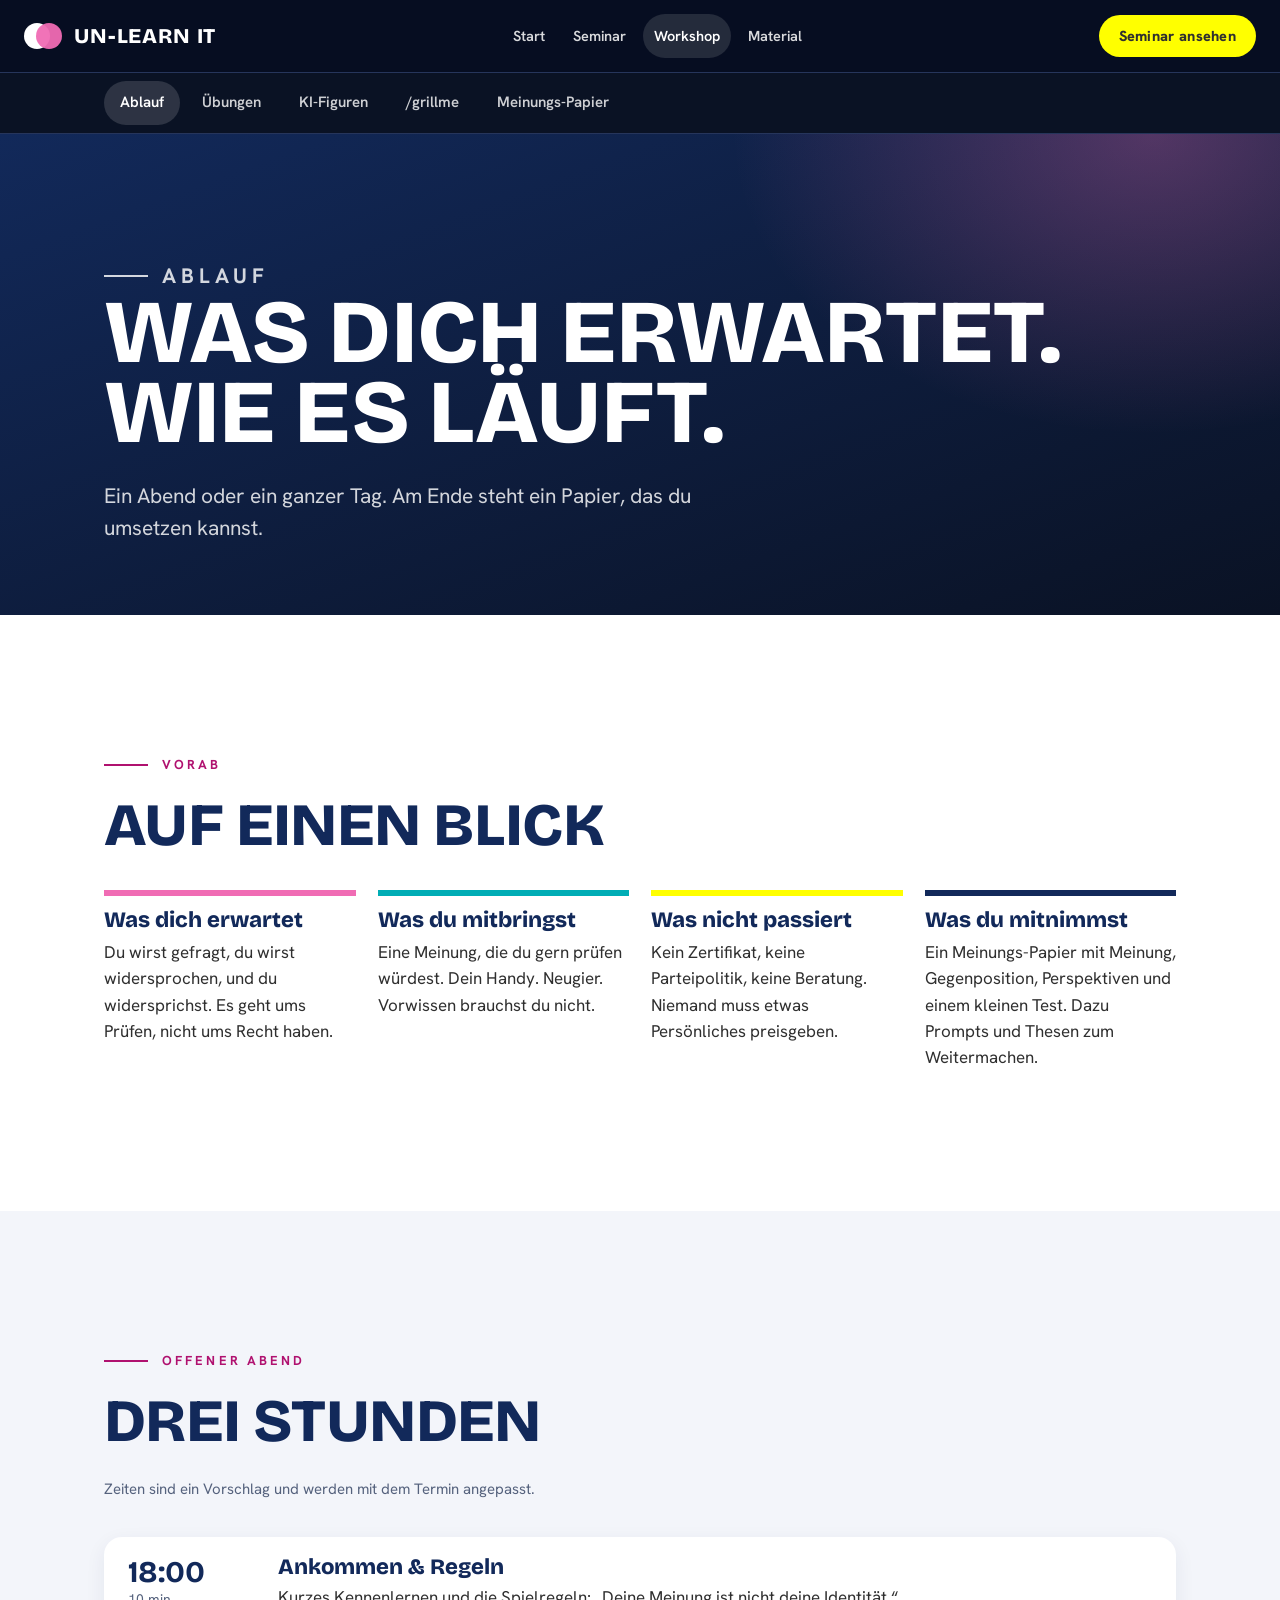
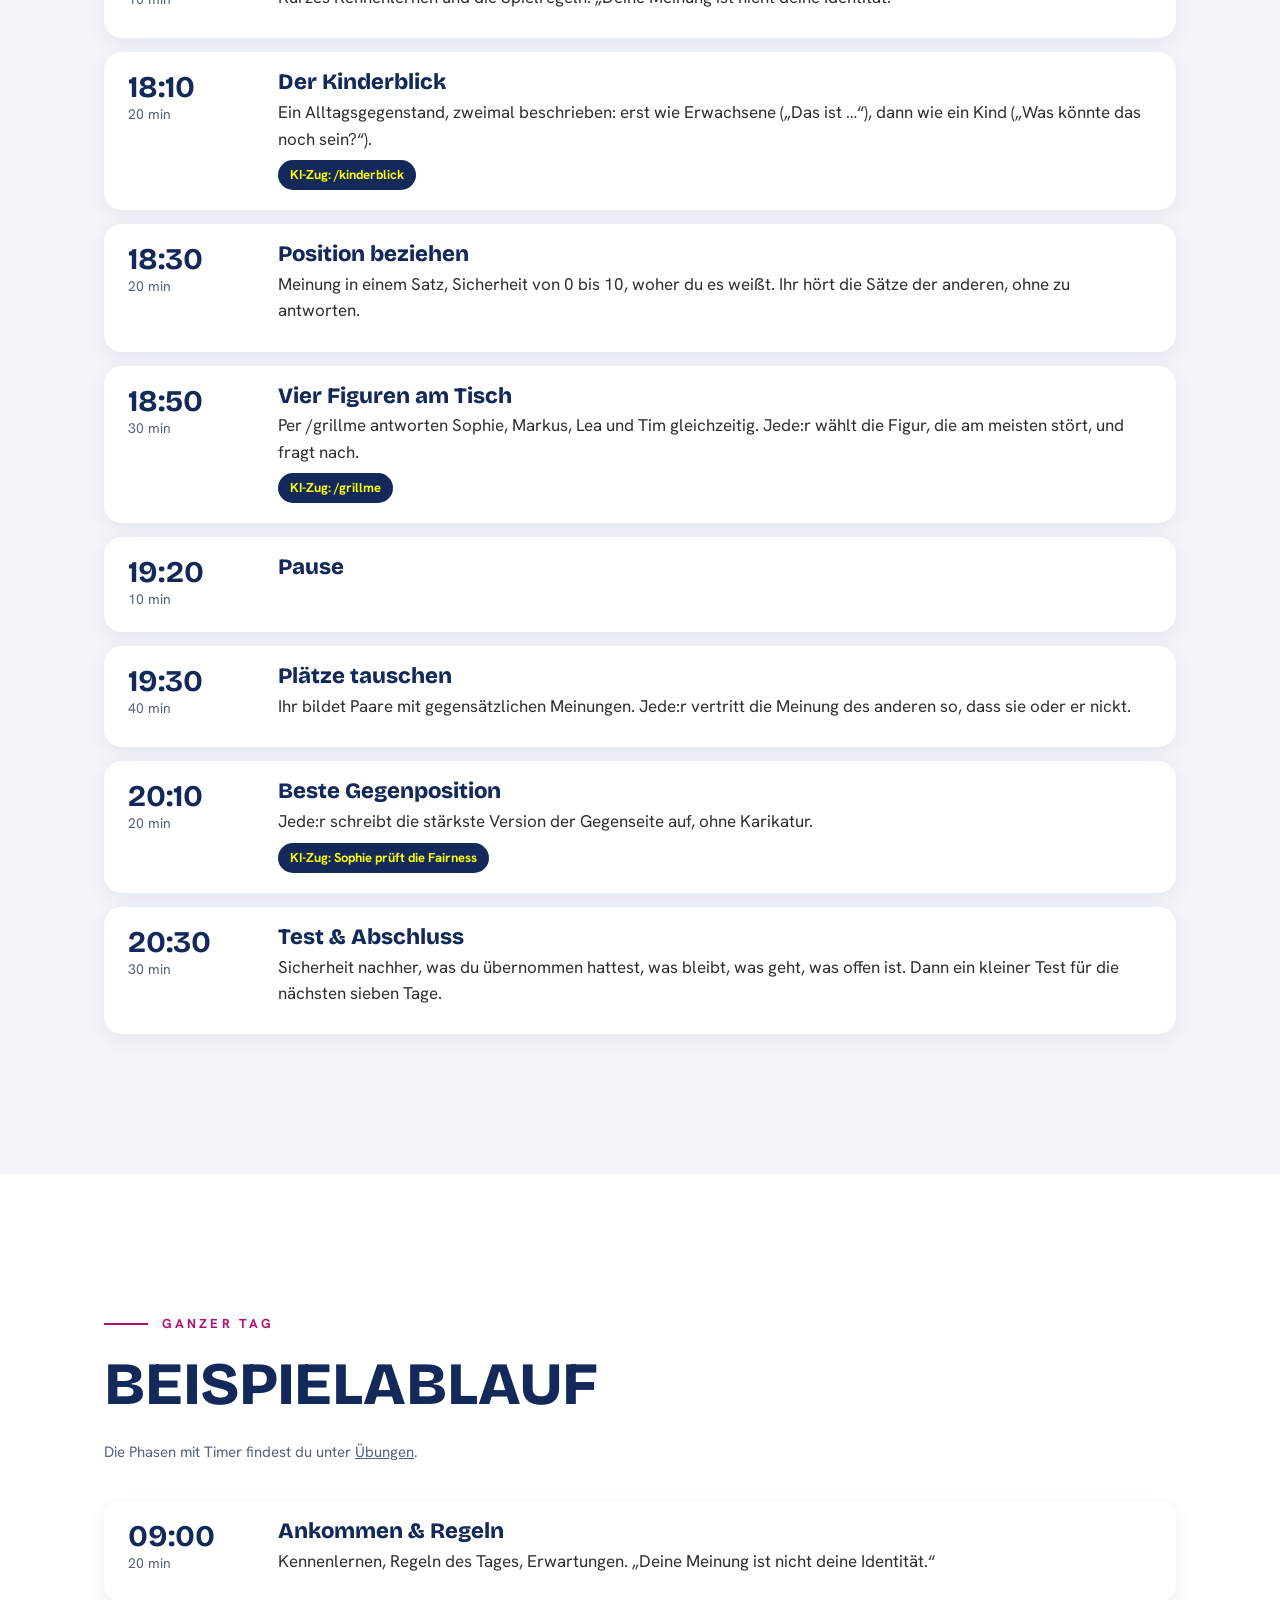
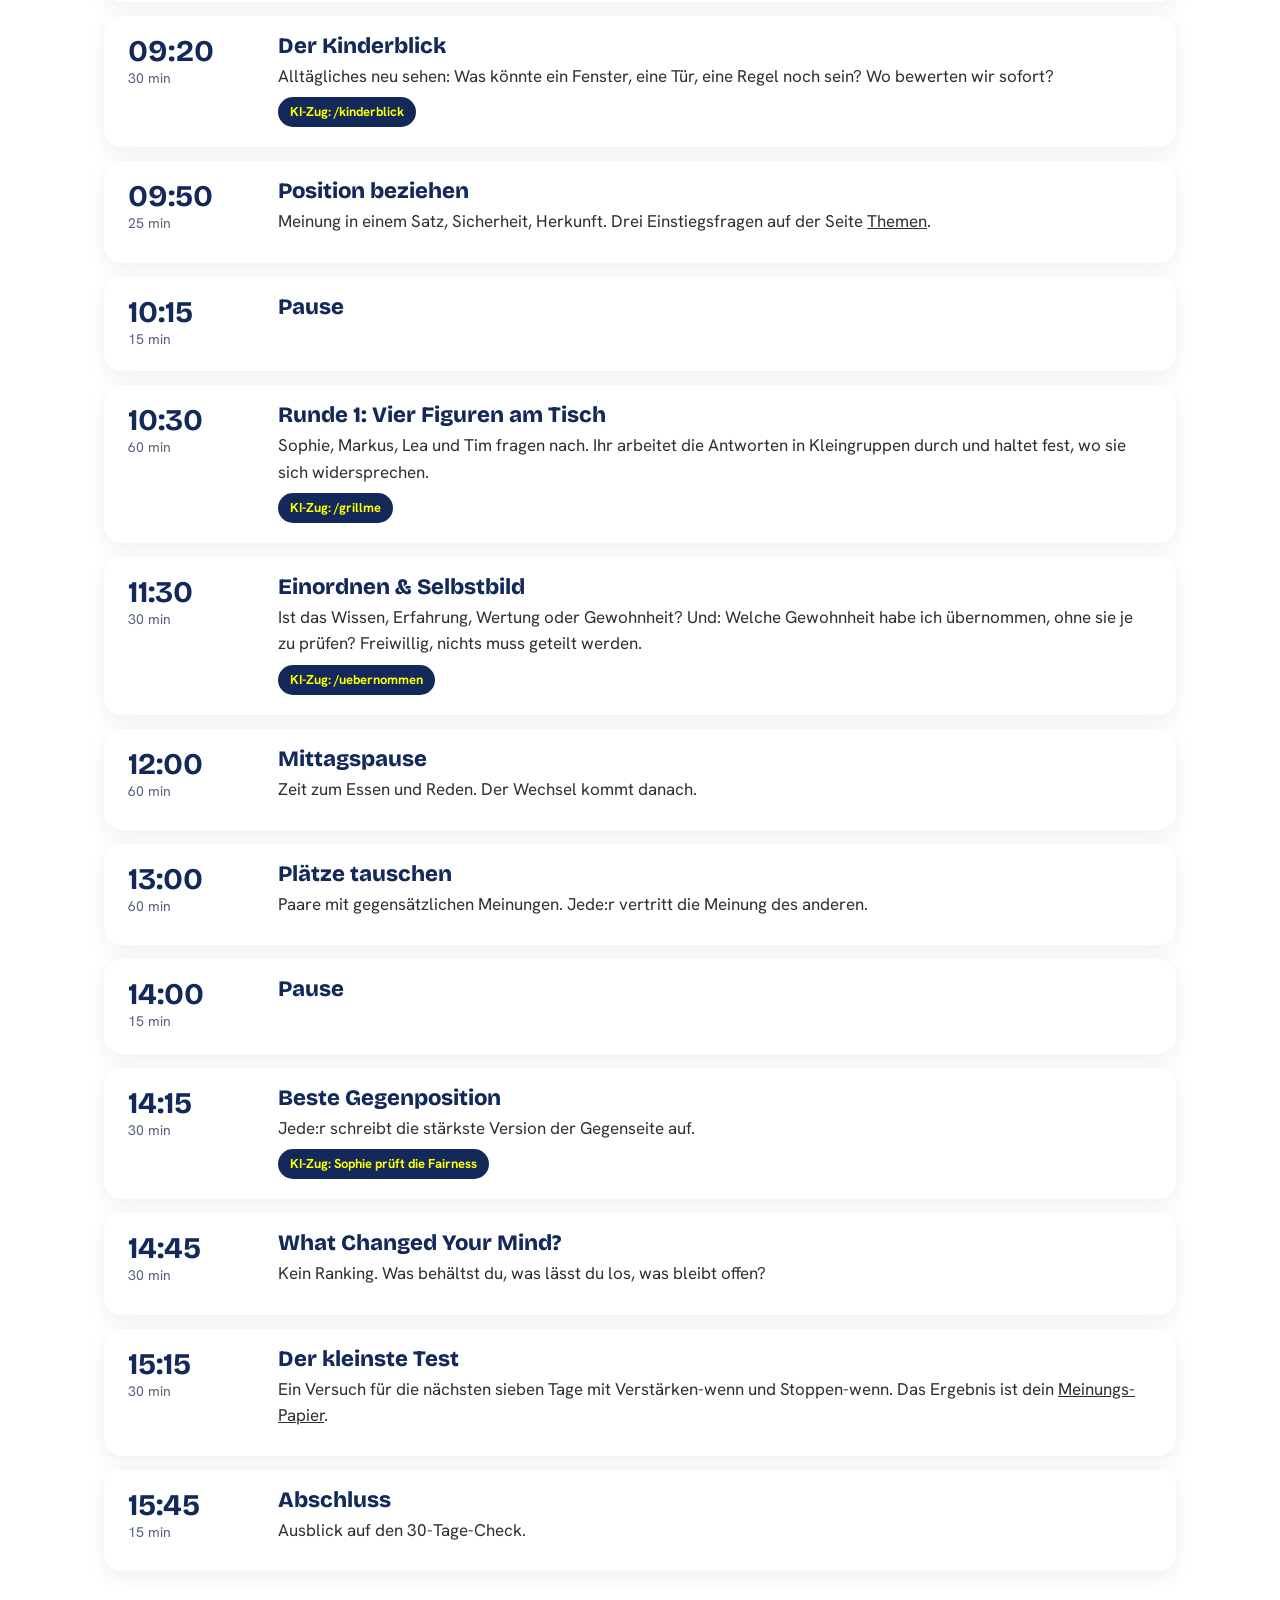
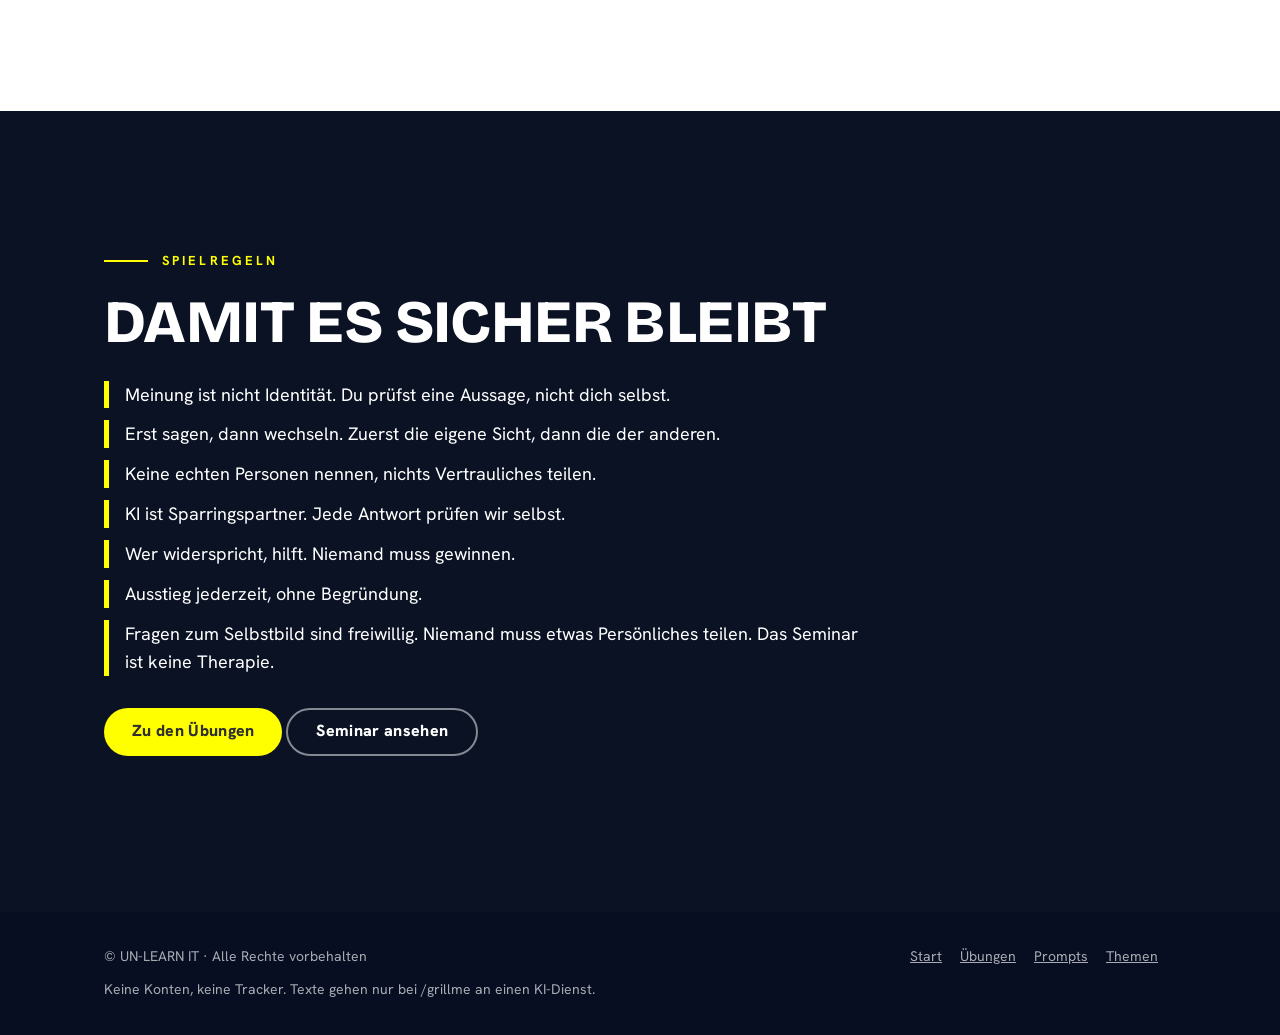
==== ablauf.html @ 813e8740 "Add files via upload" ====
<!doctype html>
<html lang="de"><head><meta charset="utf-8"><meta name="viewport" content="width=device-width,initial-scale=1">
<title>Ablauf – UN-LEARN IT</title><meta name="description" content="Was dich erwartet und wie Abend und Tag aufgebaut sind.">
<meta name="theme-color" content="#070e22"><link rel="stylesheet" href="site.css"></head><body>
<a class="skip" href="#main">Zum Inhalt</a>
<header class="hdr"><div class="wrap in"><a class="brand" href="index.html"><span class="mark" aria-hidden="true"><i></i><i></i></span>UN-LEARN IT</a>
<nav class="nav" aria-label="Hauptmenü"><a href="index.html">Start</a><a href="seminar.html">Seminar</a><a href="ablauf.html" aria-current="page">Workshop</a><a href="material.html">Material</a></nav><a class="btn" href="seminar.html">Seminar ansehen</a></div></header><nav class="subnav" aria-label="Unterseiten"><div class="wrap"><a href="ablauf.html" aria-current="page">Ablauf</a><a href="uebungen.html">Übungen</a><a href="figuren.html">KI-Figuren</a><a href="grillme.html">/grillme</a><a href="meinungs-papier.html">Meinungs-Papier</a></div></nav><a class="fab" href="seminar.html">Seminar ansehen</a>

<main id="main"><section class="phead"><div class="wrap"><p class="eyebrow">Ablauf</p><h1 class="big">Was dich erwartet. Wie es läuft.</h1><p>Ein Abend oder ein ganzer Tag. Am Ende steht ein Papier, das du umsetzen kannst.</p></div></section>
<section class="sec light"><div class="wrap"><p class="eyebrow">Vorab</p><h2 class="big" style="font-size:clamp(32px,5vw,60px)">Auf einen Blick</h2><div class="exg"><div class="ex2"><h3>Was dich erwartet</h3><p>Du wirst gefragt, du wirst widersprochen, und du widersprichst. Es geht ums Prüfen, nicht ums Recht haben.</p></div><div class="ex2"><h3>Was du mitbringst</h3><p>Eine Meinung, die du gern prüfen würdest. Dein Handy. Neugier. Vorwissen brauchst du nicht.</p></div><div class="ex2"><h3>Was nicht passiert</h3><p>Kein Zertifikat, keine Parteipolitik, keine Beratung. Niemand muss etwas Persönliches preisgeben.</p></div><div class="ex2"><h3>Was du mitnimmst</h3><p>Ein Meinungs-Papier mit Meinung, Gegenposition, Perspektiven und einem kleinen Test. Dazu Prompts und Thesen zum Weitermachen.</p></div></div></div></section>
<section class="sec soft"><div class="wrap"><p class="eyebrow">Offener Abend</p><h2 class="big" style="font-size:clamp(32px,5vw,60px)">Drei Stunden</h2><p class="fine">Zeiten sind ein Vorschlag und werden mit dem Termin angepasst.</p><ol class="tlist"><li class="tl"><div class="tt"><b>18:00</b><span>10 min</span></div><div class="tb"><h3>Ankommen & Regeln</h3><p>Kurzes Kennenlernen und die Spielregeln: „Deine Meinung ist nicht deine Identität.“</p></div></li><li class="tl"><div class="tt"><b>18:10</b><span>20 min</span></div><div class="tb"><h3>Der Kinderblick</h3><p>Ein Alltagsgegenstand, zweimal beschrieben: erst wie Erwachsene („Das ist …“), dann wie ein Kind („Was könnte das noch sein?“).</p><span class=ktag>KI-Zug: /kinderblick</span></div></li><li class="tl"><div class="tt"><b>18:30</b><span>20 min</span></div><div class="tb"><h3>Position beziehen</h3><p>Meinung in einem Satz, Sicherheit von 0 bis 10, woher du es weißt. Ihr hört die Sätze der anderen, ohne zu antworten.</p></div></li><li class="tl"><div class="tt"><b>18:50</b><span>30 min</span></div><div class="tb"><h3>Vier Figuren am Tisch</h3><p>Per /grillme antworten Sophie, Markus, Lea und Tim gleichzeitig. Jede:r wählt die Figur, die am meisten stört, und fragt nach.</p><span class=ktag>KI-Zug: /grillme</span></div></li><li class="tl"><div class="tt"><b>19:20</b><span>10 min</span></div><div class="tb"><h3>Pause</h3></div></li><li class="tl"><div class="tt"><b>19:30</b><span>40 min</span></div><div class="tb"><h3>Plätze tauschen</h3><p>Ihr bildet Paare mit gegensätzlichen Meinungen. Jede:r vertritt die Meinung des anderen so, dass sie oder er nickt.</p></div></li><li class="tl"><div class="tt"><b>20:10</b><span>20 min</span></div><div class="tb"><h3>Beste Gegenposition</h3><p>Jede:r schreibt die stärkste Version der Gegenseite auf, ohne Karikatur.</p><span class=ktag>KI-Zug: Sophie prüft die Fairness</span></div></li><li class="tl"><div class="tt"><b>20:30</b><span>30 min</span></div><div class="tb"><h3>Test &amp; Abschluss</h3><p>Sicherheit nachher, was du übernommen hattest, was bleibt, was geht, was offen ist. Dann ein kleiner Test für die nächsten sieben Tage.</p></div></li></ol></div></section>
<section class="sec light"><div class="wrap"><p class="eyebrow">Ganzer Tag</p><h2 class="big" style="font-size:clamp(32px,5vw,60px)">Beispielablauf</h2><p class="fine">Die Phasen mit Timer findest du unter <a href="uebungen.html">Übungen</a>.</p><ol class="tlist"><li class="tl"><div class="tt"><b>09:00</b><span>20 min</span></div><div class="tb"><h3>Ankommen & Regeln</h3><p>Kennenlernen, Regeln des Tages, Erwartungen. „Deine Meinung ist nicht deine Identität.“</p></div></li><li class="tl"><div class="tt"><b>09:20</b><span>30 min</span></div><div class="tb"><h3>Der Kinderblick</h3><p>Alltägliches neu sehen: Was könnte ein Fenster, eine Tür, eine Regel noch sein? Wo bewerten wir sofort?</p><span class=ktag>KI-Zug: /kinderblick</span></div></li><li class="tl"><div class="tt"><b>09:50</b><span>25 min</span></div><div class="tb"><h3>Position beziehen</h3><p>Meinung in einem Satz, Sicherheit, Herkunft. Drei Einstiegsfragen auf der Seite <a href="themen.html">Themen</a>.</p></div></li><li class="tl"><div class="tt"><b>10:15</b><span>15 min</span></div><div class="tb"><h3>Pause</h3></div></li><li class="tl"><div class="tt"><b>10:30</b><span>60 min</span></div><div class="tb"><h3>Runde 1: Vier Figuren am Tisch</h3><p>Sophie, Markus, Lea und Tim fragen nach. Ihr arbeitet die Antworten in Kleingruppen durch und haltet fest, wo sie sich widersprechen.</p><span class=ktag>KI-Zug: /grillme</span></div></li><li class="tl"><div class="tt"><b>11:30</b><span>30 min</span></div><div class="tb"><h3>Einordnen &amp; Selbstbild</h3><p>Ist das Wissen, Erfahrung, Wertung oder Gewohnheit? Und: Welche Gewohnheit habe ich übernommen, ohne sie je zu prüfen? Freiwillig, nichts muss geteilt werden.</p><span class=ktag>KI-Zug: /uebernommen</span></div></li><li class="tl"><div class="tt"><b>12:00</b><span>60 min</span></div><div class="tb"><h3>Mittagspause</h3><p>Zeit zum Essen und Reden. Der Wechsel kommt danach.</p></div></li><li class="tl"><div class="tt"><b>13:00</b><span>60 min</span></div><div class="tb"><h3>Plätze tauschen</h3><p>Paare mit gegensätzlichen Meinungen. Jede:r vertritt die Meinung des anderen.</p></div></li><li class="tl"><div class="tt"><b>14:00</b><span>15 min</span></div><div class="tb"><h3>Pause</h3></div></li><li class="tl"><div class="tt"><b>14:15</b><span>30 min</span></div><div class="tb"><h3>Beste Gegenposition</h3><p>Jede:r schreibt die stärkste Version der Gegenseite auf.</p><span class=ktag>KI-Zug: Sophie prüft die Fairness</span></div></li><li class="tl"><div class="tt"><b>14:45</b><span>30 min</span></div><div class="tb"><h3>What Changed Your Mind?</h3><p>Kein Ranking. Was behältst du, was lässt du los, was bleibt offen?</p></div></li><li class="tl"><div class="tt"><b>15:15</b><span>30 min</span></div><div class="tb"><h3>Der kleinste Test</h3><p>Ein Versuch für die nächsten sieben Tage mit Verstärken-wenn und Stoppen-wenn. Das Ergebnis ist dein <a href="meinungs-papier.html">Meinungs-Papier</a>.</p></div></li><li class="tl"><div class="tt"><b>15:45</b><span>15 min</span></div><div class="tb"><h3>Abschluss</h3><p>Ausblick auf den 30-Tage-Check.</p></div></li></ol></div></section>
<section class="sec dark"><div class="wrap"><p class="eyebrow">Spielregeln</p><h2 class="big" style="font-size:clamp(32px,5vw,60px)">Damit es sicher bleibt</h2><ul class="rulel"><li>Meinung ist nicht Identität. Du prüfst eine Aussage, nicht dich selbst.</li><li>Erst sagen, dann wechseln. Zuerst die eigene Sicht, dann die der anderen.</li><li>Keine echten Personen nennen, nichts Vertrauliches teilen.</li><li>KI ist Sparringspartner. Jede Antwort prüfen wir selbst.</li><li>Wer widerspricht, hilft. Niemand muss gewinnen.</li><li>Ausstieg jederzeit, ohne Begründung.</li><li>Fragen zum Selbstbild sind freiwillig. Niemand muss etwas Persönliches teilen. Das Seminar ist keine Therapie.</li></ul>
<p style="margin-top:32px"><a class="btn" href="uebungen.html">Zu den Übungen</a> <a class="btn ghost" href="seminar.html">Seminar ansehen</a></p></div></section></main>
<footer class="ftr"><div class="wrap in"><span>© UN-LEARN IT · Alle Rechte vorbehalten</span>
<span><a href="index.html">Start</a><a href="uebungen.html">Übungen</a><a href="prompts.html">Prompts</a><a href="themen.html">Themen</a></span>
<span>Keine Konten, keine Tracker. Texte gehen nur bei /grillme an einen KI-Dienst.</span></div></footer>
<script src="site.js"></script></body></html>
---- site.css ----
@font-face{font-family:"Bricolage Grotesque";font-weight:200 800;font-display:swap;src:url([data-uri]) format("woff2")}
@font-face{font-family:"Hanken Grotesk";font-weight:100 900;font-display:swap;src:url([data-uri]) format("woff2")}
:root{--navy:#12295a;--deep:#0a1224;--night:#070e22;--ink:#2f2f2f;--yellow:#ffff00;--mag:#f06cb4;--magd:#b0116f;--teal:#00adb5;--soft:#f3f5fa;--line:#26355b;--wrap:1200px}
*{box-sizing:border-box}
html{scroll-behavior:smooth}
body{margin:0;background:var(--night);color:#fff;font-family:"Hanken Grotesk","Segoe UI",system-ui,sans-serif;line-height:1.55;-webkit-font-smoothing:antialiased}
img{max-width:100%;display:block}
a{color:inherit}
h1,h2,h3{font-family:"Bricolage Grotesque","Segoe UI",sans-serif;font-weight:800;margin:0;line-height:.95}
.wrap{max-width:var(--wrap);margin:0 auto;padding:0 clamp(18px,5vw,72px)}
.skip{position:absolute;left:-999px;top:8px;background:var(--yellow);color:var(--ink);padding:10px 16px;border-radius:8px;z-index:99;font-weight:700}
.skip:focus{left:8px}
:focus-visible{outline:3px solid var(--mag);outline-offset:3px}
/* Header */
.hdr{position:sticky;top:0;z-index:50;background:rgba(7,14,34,.88);backdrop-filter:blur(12px);border-bottom:1px solid var(--line)}
.hdr .in{display:flex;align-items:center;justify-content:space-between;gap:20px;padding-block:14px;flex-wrap:wrap}
.brand{display:flex;align-items:center;gap:12px;text-decoration:none;font-family:"Bricolage Grotesque",sans-serif;font-weight:800;font-size:21px;letter-spacing:.04em}
.mark{position:relative;width:38px;height:26px;flex:none}
.mark i{position:absolute;top:0;width:26px;height:26px;border-radius:50%}
.mark i:first-child{left:0;background:#fff}.mark i:last-child{left:12px;background:var(--mag);opacity:.95}
.nav{display:flex;gap:6px;font-size:15px;font-weight:600;flex-wrap:wrap}
.nav a{text-decoration:none;padding:10px 14px;border-radius:99px;color:rgba(255,255,255,.85)}
.nav a:hover{color:var(--yellow)}
.nav a[aria-current=page]{background:rgba(255,255,255,.12);color:#fff}
.btn{display:inline-flex;align-items:center;justify-content:center;gap:10px;min-height:48px;padding:0 28px;border-radius:99px;background:var(--yellow);color:var(--ink);font-weight:800;font-size:16px;letter-spacing:.02em;text-decoration:none;border:0;cursor:pointer;font-family:inherit;transition:transform .25s,background .25s,box-shadow .25s}
.btn:hover{background:#fff566;transform:translateY(-3px);box-shadow:0 14px 30px rgba(255,255,0,.3)}
.btn.lg{min-height:64px;padding:0 42px;font-size:19px}
.btn.navy{background:var(--navy);color:#fff}.btn.navy:hover{background:#1b3470;box-shadow:0 14px 30px rgba(18,41,90,.4)}
.btn.ghost{background:transparent;color:#fff;border:2px solid rgba(255,255,255,.5)}.btn.ghost:hover{background:rgba(255,255,255,.1);box-shadow:none}
@media(max-width:860px){.hdr .btn{display:none}.nav{width:100%;overflow-x:auto;flex-wrap:nowrap}.nav a{white-space:nowrap}}
/* Bits */
.eyebrow{display:flex;align-items:center;gap:14px;margin:0 0 22px;font-size:13px;font-weight:700;letter-spacing:.24em;text-transform:uppercase;color:var(--yellow)}
.eyebrow:before{content:"";width:44px;height:2px;background:currentColor}
.light .eyebrow,.soft .eyebrow{color:var(--magd)}
.big{font-stretch:75%;text-transform:uppercase;letter-spacing:-.01em}
.sec{padding:clamp(70px,11vw,140px) 0}
.light{background:#fff;color:var(--ink)}.soft{background:var(--soft);color:var(--ink)}.dark{background:var(--deep)}
.light h2,.soft h2{color:var(--navy)}
.lead{font-size:clamp(18px,2vw,22px);line-height:1.6}
/* Hero */
.hero{position:relative;overflow:hidden;padding:clamp(40px,6vw,70px) 0 clamp(60px,8vw,100px);background:radial-gradient(900px 700px at 85% 30%,rgba(240,108,180,.38),transparent 60%),radial-gradient(800px 600px at 5% 95%,rgba(0,173,181,.3),transparent 60%),linear-gradient(160deg,#12295a,#0a1224)}
.hero .grid{display:grid;grid-template-columns:1fr minmax(300px,520px);gap:40px;align-items:center}
.hero h1{font-size:clamp(54px,11.5vw,150px);line-height:.86}
.outline{color:transparent;-webkit-text-stroke:3px var(--yellow)}
.hero p.lead{max-width:520px;margin:34px 0 0;color:rgba(255,255,255,.82)}
.cta-row{display:flex;flex-wrap:wrap;gap:22px;align-items:center;margin-top:38px}
.photos{position:relative;display:flex;gap:clamp(12px,2.5vw,28px);justify-content:center;align-items:flex-end;padding:clamp(20px,4vw,48px) 0}
.photos .disc{position:absolute;left:8%;right:8%;top:6%;bottom:4%;border-radius:50%;background:var(--yellow)}
.arch{position:relative;flex:0 0 44%;width:44%;max-width:300px;aspect-ratio:3/4;border-radius:999px 999px 18px 18px;overflow:hidden;border:5px solid #fff;box-shadow:0 30px 70px rgba(0,0,0,.5)}
.arch img{width:100%;height:100%;object-fit:cover}


.tag{position:absolute;z-index:4;font-weight:800;font-size:14px;letter-spacing:.06em;padding:10px 18px;border-radius:99px}
.tag.m{left:14px;bottom:4%;background:var(--mag);color:#3a0624}.tag.a{right:14px;top:0;background:#fff;color:var(--navy)}
.seal{position:absolute;right:-6px;bottom:6%;z-index:4;width:clamp(110px,14vw,170px);animation:spin 22s linear infinite}
@keyframes fl{0%,100%{translate:0 0}50%{translate:0 -16px}}@keyframes spin{to{transform:rotate(360deg)}}
@media(max-width:900px){.hero .grid{grid-template-columns:1fr}.photos{max-width:480px;margin:10px auto 0;width:100%}}
/* Marquee */
.mq{background:var(--yellow);color:var(--navy);overflow:hidden;padding:18px 0;border-block:3px solid var(--deep)}
.mq div{display:flex;width:max-content;animation:mq 30s linear infinite;font-family:"Bricolage Grotesque",sans-serif;font-weight:800;font-stretch:75%;font-size:clamp(22px,4vw,44px);text-transform:uppercase;white-space:nowrap}
.mq span{padding-right:36px}
@keyframes mq{to{transform:translateX(-50%)}}
/* Warum */
.why h2{font-size:clamp(40px,8vw,108px);line-height:.95;max-width:1100px}
.mark-y{background:var(--yellow);color:var(--ink);padding:0 12px}
.two{display:grid;grid-template-columns:1fr 1fr;gap:clamp(24px,5vw,64px);margin-top:56px;max-width:1100px}
.stats{display:grid;grid-template-columns:repeat(3,1fr);gap:24px;margin-top:70px}
.stat{border-top:6px solid var(--mag);padding-top:20px}.stat:nth-child(2){border-color:var(--teal)}.stat:nth-child(3){border-color:var(--yellow)}
.stat b{display:block;font-family:"Bricolage Grotesque",sans-serif;font-size:clamp(64px,9vw,110px);line-height:.9;color:var(--navy)}
@media(max-width:780px){.two,.stats{grid-template-columns:1fr}}
/* Wir */
.wir h2{font-size:clamp(40px,8vw,96px)}
.pair{display:flex;flex-wrap:wrap;gap:40px;margin-top:54px}
.person{display:flex;flex-direction:column;gap:18px}
.person .ph{width:min(300px,80vw);aspect-ratio:3/4;border-radius:24px;overflow:hidden;box-shadow:0 30px 60px rgba(18,41,90,.25);border:6px solid var(--navy)}
.person:nth-child(2) .ph{border-color:var(--mag)}
.person .ph img{width:100%;height:100%;object-fit:cover}
.person h3{font-size:34px;color:var(--navy);line-height:1}
.person p{margin:0;color:var(--magd);font-weight:700;letter-spacing:.1em;text-transform:uppercase;font-size:13px}
/* Cards */
.cards{display:grid;grid-template-columns:repeat(auto-fit,minmax(min(100%,340px),1fr));gap:28px;margin-top:56px}
.card{position:relative;overflow:hidden;display:flex;flex-direction:column;justify-content:flex-end;gap:14px;min-height:360px;padding:clamp(26px,4vw,44px);border-radius:24px;text-decoration:none;color:#fff;border:1px solid var(--line);background:linear-gradient(150deg,#1b3470,#12295a);transition:transform .35s,box-shadow .35s}
.card:hover{transform:translateY(-8px);box-shadow:0 30px 60px rgba(0,0,0,.4)}
.card.p{background:linear-gradient(150deg,#5a1646,#2b0c2c);border-color:#5b2a55}
.card.t{background:linear-gradient(150deg,#0b5560,#0a2a3a);border-color:#10505e}
.card.g{background:linear-gradient(150deg,#3a3a3a,#1c1c1c);border-color:#444}
.card .n{position:absolute;right:20px;top:-8px;font-family:"Bricolage Grotesque",sans-serif;font-weight:800;font-size:200px;line-height:1;color:transparent;-webkit-text-stroke:2px rgba(255,255,0,.5);pointer-events:none}
.card h3{position:relative;font-size:clamp(30px,4vw,42px);line-height:1}
.card p{position:relative;margin:0;font-size:17px;color:rgba(255,255,255,.84);max-width:460px}
.card .go{position:relative;font-weight:800;color:var(--yellow);letter-spacing:.04em}
/* CTA */
.final{position:relative;overflow:hidden;background:var(--yellow);color:var(--navy);text-align:center;padding:clamp(80px,12vw,150px) 0}
.final:before,.final:after{content:"";position:absolute;border-radius:50%}
.final:before{left:-150px;top:-150px;width:420px;height:420px;background:var(--mag)}
.final:after{right:-120px;bottom:-160px;width:380px;height:380px;background:var(--navy)}
.final .wrap{position:relative;z-index:2}
.final h2{font-size:clamp(46px,10vw,140px);line-height:.88;max-width:1100px;margin:0 auto}
.final p{margin:28px 0 0;font-size:clamp(18px,2vw,21px);color:var(--ink)}
.start{margin-top:44px;min-height:88px;padding:0 70px;font-size:clamp(22px,3vw,30px);letter-spacing:.1em;background:var(--navy);color:#fff;animation:pulse 2.4s ease-out infinite}
.start:hover{background:#1b3470;box-shadow:none}
@keyframes pulse{0%{box-shadow:0 0 0 0 rgba(18,41,90,.55)}100%{box-shadow:0 0 0 36px rgba(18,41,90,0)}}
/* Footer */
.ftr{background:var(--night);padding:34px 0;font-size:14px;color:rgba(255,255,255,.65)}
.ftr .in{display:flex;flex-wrap:wrap;gap:12px 40px;justify-content:space-between}
.ftr a{margin-right:18px}
/* Subpage head */
.phead{padding:clamp(48px,8vw,100px) 0 clamp(40px,6vw,70px);background:radial-gradient(700px 500px at 90% 0,rgba(240,108,180,.3),transparent 60%),linear-gradient(160deg,#12295a,#0a1224)}
.phead h1{font-size:clamp(40px,7vw,96px);line-height:.9;max-width:1000px}
.phead p{max-width:640px;margin:26px 0 0;font-size:clamp(18px,2vw,21px);color:rgba(255,255,255,.82)}
/* Prompts */
.chips{display:flex;flex-wrap:wrap;gap:10px;margin:0 0 34px}
.chip{font:inherit;font-weight:700;font-size:15px;padding:10px 20px;border-radius:99px;border:2px solid var(--navy);background:#fff;color:var(--navy);cursor:pointer}
.chip[aria-pressed=true]{background:var(--navy);color:#fff}
.plist{display:grid;gap:18px;grid-template-columns:repeat(auto-fill,minmax(min(100%,420px),1fr))}
.pc{background:#fff;border-radius:20px;padding:26px;display:flex;flex-direction:column;gap:14px;border-top:6px solid var(--mag);box-shadow:0 10px 30px rgba(18,41,90,.08)}
.pc[data-k=these]{border-color:var(--teal)}.pc[data-k=rolle]{border-color:var(--yellow)}.pc[data-k=reflexion]{border-color:var(--navy)}
.pc small{font-weight:800;letter-spacing:.16em;text-transform:uppercase;font-size:12px;color:var(--magd)}
.pc p{margin:0;font-size:19px;line-height:1.45;color:var(--ink);font-weight:500}
.pc .row{display:flex;justify-content:space-between;align-items:center;gap:12px;margin-top:auto}
.pc .src{font-size:13px;color:#55627d}
.copy{font:inherit;font-weight:700;font-size:14px;padding:8px 16px;border-radius:99px;border:2px solid var(--navy);background:transparent;color:var(--navy);cursor:pointer}
.copy:hover{background:var(--navy);color:#fff}
/* Übungen */
.ex{display:grid;gap:22px}
.exc{background:#fff;color:var(--ink);border-radius:24px;overflow:hidden;box-shadow:0 10px 30px rgba(18,41,90,.08)}
.exc>summary{list-style:none;cursor:pointer;display:flex;align-items:center;gap:20px;padding:26px clamp(20px,3vw,34px)}
.exc>summary::-webkit-details-marker{display:none}
.exc .num{flex:none;width:56px;height:56px;border-radius:50%;background:var(--navy);color:#fff;display:grid;place-items:center;font-family:"Bricolage Grotesque",sans-serif;font-weight:800;font-size:24px}
.exc h3{font-size:clamp(24px,3vw,32px);color:var(--navy);line-height:1.05}
.exc .min{margin-left:auto;font-weight:800;color:var(--magd);white-space:nowrap}
.exc .body{padding:0 clamp(20px,3vw,34px) 30px;border-top:1px solid #e3e7f0;padding-top:24px;display:grid;gap:18px}
.exc .body p{margin:0;font-size:18px}
.exc ol,.exc ul{margin:0;padding-left:22px;font-size:17px;display:grid;gap:6px}
.timer{display:flex;align-items:center;gap:16px;flex-wrap:wrap;background:var(--soft);border-radius:16px;padding:16px 20px}
.timer output{font-family:"IBM Plex Mono",ui-monospace,monospace;font-weight:700;font-size:34px;color:var(--navy);min-width:110px}
.timer button{font:inherit;font-weight:700;padding:10px 20px;border-radius:99px;border:2px solid var(--navy);background:var(--navy);color:#fff;cursor:pointer}
.timer button.s{background:transparent;color:var(--navy)}
table.rot{border-collapse:collapse;width:100%;font-size:17px}
table.rot th,table.rot td{padding:14px 16px;text-align:left;border-bottom:1px solid #e3e7f0}
table.rot th{font-size:13px;letter-spacing:.14em;text-transform:uppercase;color:var(--magd)}
/* QR */
.qrp{min-height:calc(100vh - 70px);background:radial-gradient(800px 600px at 10% 100%,rgba(240,108,180,.3),transparent 60%),var(--navy);display:flex;align-items:center;padding:60px 0}
.qrg{display:grid;grid-template-columns:1fr minmax(280px,500px);gap:clamp(30px,6vw,80px);align-items:center}
.qrp h1{font-size:clamp(44px,8vw,100px);line-height:.92}
.steps{list-style:none;padding:0;margin:34px 0 0;display:grid;gap:14px;font-size:clamp(18px,2vw,22px)}
.steps li{display:flex;gap:16px;align-items:center}
.steps b{flex:none;width:40px;height:40px;border-radius:50%;background:var(--yellow);color:var(--ink);display:grid;place-items:center}
.qrbox{background:#fff;border-radius:22px;padding:clamp(20px,3vw,36px);box-shadow:0 30px 80px rgba(0,0,0,.4);color:var(--ink)}
.qrbox svg{width:100%;height:auto;display:block}
.qrbox p{margin:18px 0 0;text-align:center;font-family:"IBM Plex Mono",ui-monospace,monospace;font-size:13px;word-break:break-all}
@media(max-width:860px){.qrg{grid-template-columns:1fr}}
@media(prefers-reduced-motion:reduce){*{animation:none!important;scroll-behavior:auto!important}}
[hidden]{display:none!important}
/* Prompts im Skill-Stil */
.plist{grid-template-columns:repeat(auto-fill,minmax(min(100%,460px),1fr))}
.pc{border-top-width:0;gap:12px}
.pc[data-k=verstehen]{border-left:6px solid var(--mag)}.pc[data-k=perspektive]{border-left:6px solid var(--teal)}.pc[data-k=vorbereitung]{border-left:6px solid var(--yellow)}.pc[data-k=reflexion]{border-left:6px solid var(--navy)}.pc[data-k=fragen]{border-left:6px solid #c9d0e0}
.cmd{align-self:flex-start;font-family:"IBM Plex Mono",ui-monospace,monospace;font-weight:700;font-size:15px;background:var(--navy);color:var(--yellow);padding:6px 12px;border-radius:8px}
.pc h3{font-size:26px;line-height:1.05;color:var(--navy)}
.pc .when,.pc .ok{margin:0;font-size:16px;font-weight:400;color:#34425f}
.pc .ok{color:var(--magd)}.pc .ok b,.pc .when b{color:var(--ink)}
pre.pr{margin:0;white-space:pre-wrap;word-wrap:break-word;font-family:"IBM Plex Mono",ui-monospace,Menlo,monospace;font-size:14.5px;line-height:1.6;background:#0a1224;color:#e8edf8;padding:18px;border-radius:14px}
.pc.q p.pr{font-family:inherit;font-size:19px;background:none;color:var(--ink);padding:0;font-weight:500}
.how{display:flex;flex-wrap:wrap;gap:18px 40px;margin-bottom:22px}
.how div{display:flex;align-items:center;gap:12px;font-weight:700;color:var(--navy)}
.how b{width:34px;height:34px;border-radius:50%;background:var(--yellow);color:var(--ink);display:grid;place-items:center}
.note{margin:0 0 30px;padding:14px 18px;background:#fff;border-radius:14px;border-left:6px solid var(--mag);font-size:15px;color:#34425f}
.plist{align-items:start}
.pc .tip{margin:0;font-size:15px;color:#55627d}.pc .tip b{color:var(--ink)}
.prin{background:#fff;border-radius:22px;padding:clamp(22px,4vw,40px);margin-bottom:34px;box-shadow:0 10px 30px rgba(18,41,90,.08)}
.prin h2{font-size:clamp(28px,4vw,44px);margin-bottom:18px}
.prin ol{margin:0;padding-left:22px;display:grid;gap:8px;font-size:17px;color:var(--ink)}
.prin p{margin:18px 0 0;font-size:16px;color:#34425f}
.prin code{background:var(--navy);color:var(--yellow);padding:2px 8px;border-radius:6px;font-size:14px}
.pc[data-k=kpi]{border-left:6px solid #ff9f1c}.pc[data-k=zukunft]{border-left:6px solid #7b5cff}
.qgrid{display:grid;grid-template-columns:repeat(auto-fit,minmax(min(100%,340px),1fr));gap:36px;margin-top:44px}
.qgrid h3{font-size:24px;color:var(--navy);margin-bottom:14px;line-height:1.1}
.qlist{list-style:none;margin:0;padding:0;display:grid;gap:10px}
.qrow{display:flex;justify-content:space-between;align-items:flex-start;gap:14px;padding:14px 16px;background:var(--soft);border-radius:14px}
.qrow .qt{margin:0;font-size:16.5px;line-height:1.45;color:var(--ink)}
.qrow .src{display:block;margin-top:4px;font-size:13px;color:#55627d}
.facts{display:grid;grid-template-columns:repeat(auto-fit,minmax(220px,1fr));gap:20px;margin:40px 0 0}
.facts div{border-top:6px solid var(--mag);padding-top:14px}.facts div:nth-child(even){border-color:var(--teal)}
.facts dt{font-size:13px;font-weight:800;letter-spacing:.16em;text-transform:uppercase;color:var(--magd)}.facts dd{margin:6px 0 0;font-size:20px;color:var(--ink)}
.fine{margin:28px 0 0;font-size:15px;color:#55627d}
.steps4{display:grid;grid-template-columns:repeat(auto-fit,minmax(230px,1fr));gap:22px;margin-top:40px}
.step{border:1px solid var(--line);border-radius:20px;padding:26px}.step b{font-family:"Bricolage Grotesque",sans-serif;font-size:40px;color:var(--mag);line-height:1}
.step h3{margin:12px 0 8px;font-size:22px;line-height:1.1}.step p{margin:0;font-size:16.5px;opacity:.85}
.steps4.lt .step{border-color:#d7ddec;background:var(--soft)}.steps4.lt .step b{font-size:22px;color:var(--magd)}.steps4.lt h3{color:var(--navy)}
.sub{margin:44px 0 10px;font-size:26px;color:var(--navy)}
.avtabs{display:flex;flex-wrap:wrap;gap:10px;margin:32px 0 20px}
.avt{font:inherit;font-weight:700;font-size:16px;min-height:46px;padding:0 22px;border-radius:99px;border:2px solid var(--navy);background:#fff;color:var(--navy);cursor:pointer}
.avt[aria-pressed=true]{background:var(--navy);color:#fff}
.avp{display:grid;grid-template-columns:repeat(auto-fit,minmax(290px,1fr));gap:22px}.avp[hidden]{display:none}
.avc{background:#fff;border-radius:22px;padding:28px;box-shadow:0 10px 30px rgba(18,41,90,.08);display:flex;flex-direction:column;gap:12px;color:var(--ink)}
.avh{display:flex;gap:14px;align-items:center}.avh b{display:block;font-size:22px;color:var(--navy)}.avh small{color:#55627d}
.avi{width:58px;height:58px;border-radius:50%;display:grid;place-items:center;font-family:"Bricolage Grotesque",sans-serif;font-weight:800;font-size:24px;color:#12295a;border:2px solid var(--navy)}
.avc p{margin:0}.k{display:block;font-size:12px;font-weight:800;letter-spacing:.16em;text-transform:uppercase;color:var(--magd);margin-top:6px}
.avq{font-size:19px;font-weight:700;color:var(--navy)}
.chat .b{padding:14px 18px;border-radius:18px;max-width:92%;font-size:16.5px}.chat .me{align-self:flex-end;background:#e6ebf6;border-bottom-right-radius:4px}.chat .ai{align-self:flex-start;color:#12295a;border-bottom-left-radius:4px;border:2px solid var(--navy)}
.rules{list-style:none;margin:36px 0 0;padding:0;display:grid;grid-template-columns:repeat(auto-fit,minmax(250px,1fr));gap:20px}
.rules li{border-left:5px solid var(--teal);padding-left:16px;font-size:16.5px}
.faqs{display:grid;gap:12px;margin-top:36px;max-width:900px}
.faq{background:#fff;border-radius:16px;padding:0 22px;box-shadow:0 6px 20px rgba(18,41,90,.07)}
.faq summary{cursor:pointer;min-height:56px;display:flex;align-items:center;font-weight:700;font-size:19px;color:var(--navy)}
.faq div{padding:0 0 20px;font-size:17px;color:var(--ink)}
.proof{display:grid;grid-template-columns:repeat(auto-fit,minmax(250px,1fr));gap:20px;margin-top:36px}
.proof p{margin:0;border:2px dashed var(--line);border-radius:20px;padding:24px;color:#aab3cc}
.final .fine{color:var(--ink)}
.arch{z-index:1}
.arch.m{order:1}.arch.a{order:2}
.ai{margin:18px 0 6px;padding:16px 18px;border-radius:16px;background:#f3f5fa;border-left:6px solid var(--teal)}
.ai p{margin:6px 0 10px}.ai code{background:var(--navy);color:var(--yellow);padding:2px 8px;border-radius:6px;font-size:14px}
.ai summary{cursor:pointer;font-weight:700;color:var(--navy);min-height:44px;display:flex;align-items:center}
.ai .row{display:flex;gap:12px;align-items:center;justify-content:space-between;flex-wrap:wrap;margin-top:8px}
.ai pre.pr{white-space:pre-wrap;font-size:14px;margin:8px 0}
.modes{display:grid;grid-template-columns:repeat(auto-fit,minmax(260px,1fr));gap:20px;margin-top:30px}
.modes div{border-top:6px solid var(--mag);padding-top:12px}.modes div:nth-child(2){border-color:var(--teal)}.modes div:nth-child(3){border-color:var(--yellow)}
.modes b{color:var(--navy);font-size:19px}.modes p{margin:6px 0 0;font-size:16.5px}
.hero .grid{grid-template-columns:minmax(0,1.1fr) minmax(340px,.9fr)}
.photos{width:100%}
.seal{left:-6px;right:auto;top:0;bottom:auto;width:clamp(90px,9vw,120px)}
.nav a{padding:10px 11px}.nav{font-size:14.5px}
.seal{left:-34px;top:-26px}
.hdr .wrap{padding-inline:24px;max-width:1360px}.hdr .btn{min-height:42px;padding:0 20px;font-size:14.5px}
@media(max-width:900px){.hero .grid{grid-template-columns:minmax(0,1fr)}.seal{left:auto;right:-6px;top:-34px;width:84px}}
.kbar{display:flex;flex-wrap:wrap;gap:10px;margin:12px 0 24px}
.kph,.krl{font:inherit;font-weight:700;font-size:15px;min-height:46px;padding:0 18px;border-radius:99px;border:2px solid var(--navy);background:#fff;color:var(--navy);cursor:pointer}
.kph[aria-pressed=true],.krl[aria-pressed=true]{background:var(--navy);color:#fff}
.kp{background:#fff;border-radius:22px;padding:24px;display:flex;flex-direction:column;gap:12px;box-shadow:0 10px 30px rgba(18,41,90,.08)}.kp[hidden]{display:none}
.kp h2{font-size:26px;color:var(--navy);line-height:1.1;margin:0}.kp p{margin:0}.kp .ok{color:var(--magd)}
.kp pre.pr{white-space:pre-wrap;font-size:14px;margin:0}.kp .row{display:flex;gap:12px;align-items:center;justify-content:space-between;flex-wrap:wrap}
.kqr{display:flex;gap:24px;align-items:center;flex-wrap:wrap;margin-top:40px}.kqr p{max-width:420px}
.rl{color:#ffff00}
.person .wl{margin:10px 0 0;max-width:300px;font-size:16px;color:#55627d}
.refrain{margin:64px 0 0;font-family:"Bricolage Grotesque",sans-serif;font-weight:800;font-stretch:75%;text-transform:uppercase;font-size:clamp(34px,6vw,72px);line-height:1;color:var(--magd)}
.why .two>div p+p{margin-top:18px}
.nav a{display:inline-flex;align-items:center;min-height:44px}
.subnav{background:var(--deep);border-bottom:1px solid var(--line)}
.subnav .wrap{display:flex;gap:6px;flex-wrap:wrap;padding-block:8px}
.subnav a{display:inline-flex;align-items:center;min-height:44px;padding:0 16px;border-radius:99px;text-decoration:none;font-weight:600;font-size:15px;color:rgba(255,255,255,.8)}
.subnav a:hover{color:var(--yellow)}.subnav a[aria-current=page]{background:rgba(255,255,255,.14);color:#fff}
.duo{display:flex;gap:16px;flex-wrap:wrap;justify-content:center}
.final .duo .start{margin-top:44px;padding:0 40px;min-height:76px;font-size:clamp(18px,2.4vw,24px);letter-spacing:.04em}
.final .btn.start.alt{background:#fff;color:var(--navy);animation:none;border:3px solid var(--navy)}
.hero .cta-row{display:flex;gap:14px;flex-wrap:wrap;align-items:center}
.arch{max-width:340px}
.hero .grid{grid-template-columns:minmax(0,1fr) minmax(360px,1fr)}
@media(max-width:900px){.hero .grid{grid-template-columns:minmax(0,1fr)}}
.hdr{position:sticky;top:0}
.big,.phead h1{hyphens:auto;overflow-wrap:break-word}
.phead h1{font-size:clamp(30px,7vw,96px)}
.fab{display:none}
@media(max-width:900px){
.hero .photos{order:-1;max-width:300px;margin:0 auto 8px;padding:14px 0 6px}
.seal{width:64px;top:-14px;left:-4px}
.nav{-webkit-mask-image:linear-gradient(90deg,#000 88%,transparent);mask-image:linear-gradient(90deg,#000 88%,transparent);padding-right:24px}
.fab{display:inline-flex;align-items:center;justify-content:center;position:fixed;right:14px;bottom:14px;z-index:60;min-height:48px;padding:0 22px;border-radius:99px;background:var(--yellow);color:var(--ink);font-weight:800;font-size:15px;text-decoration:none;box-shadow:0 10px 30px rgba(0,0,0,.45)}
}
.exg{display:grid;grid-template-columns:repeat(auto-fit,minmax(240px,1fr));gap:22px;margin-top:36px}
.ex2{border-top:6px solid var(--mag);padding-top:14px}.ex2:nth-child(2){border-color:var(--teal)}.ex2:nth-child(3){border-color:var(--yellow)}.ex2:nth-child(4){border-color:var(--navy)}
.ex2 h3{font-size:22px;color:var(--navy);margin:0 0 8px}.ex2 p{margin:0;font-size:17px}
.tlist{list-style:none;margin:36px 0 0;padding:0;display:grid;gap:14px}
.tl{display:grid;grid-template-columns:130px 1fr;gap:20px;background:#fff;border-radius:18px;padding:20px 24px;box-shadow:0 6px 20px rgba(18,41,90,.07)}
.tt b{display:block;font-family:"Bricolage Grotesque",sans-serif;font-size:30px;color:var(--navy);line-height:1}.tt span{font-size:14px;color:#55627d}
.tb h3{margin:0 0 6px;font-size:22px;color:var(--navy)}.tb p{margin:0 0 8px;font-size:17px}
.ktag{display:inline-block;font-size:13px;font-weight:700;background:var(--navy);color:var(--yellow);padding:5px 12px;border-radius:99px}
.rulel{margin:30px 0 0;padding:0;list-style:none;display:grid;gap:12px;max-width:760px}.rulel li{border-left:5px solid var(--yellow);padding-left:16px;font-size:18px}
@media(max-width:600px){.tl{grid-template-columns:1fr;gap:8px}}
.avf{padding:0;overflow:hidden;background:none}.avf svg{width:100%;height:100%;display:block}.avf.big{width:96px;height:96px;border-width:3px}
.avf{object-fit:cover;object-position:50% 25%}.avf.big{width:84px;height:84px}
.gsec{padding:48px 0 90px}.gnote{max-width:860px;margin:0 0 16px;padding:14px 18px;border:1px solid #26355b;border-left:5px solid var(--yel,#ffff00);border-radius:12px;background:rgba(255,255,255,.04);font-size:15.5px;color:#d5d9e6}.gnote.demo{border-left-color:#f06cb4}.gnote.small{margin-top:24px;font-size:14px;border-left-color:#00adb5}
.gbar{display:flex;gap:12px;align-items:center;flex-wrap:wrap;background:#0a1330;border:1px solid #26355b;border-radius:18px;padding:12px 14px;margin-top:18px}.gbar .gcmd{font-family:"IBM Plex Mono",ui-monospace,monospace;font-weight:700;color:#f06cb4;font-size:20px}.gbar input{flex:1 1 260px;min-width:0;background:transparent;border:0;outline:0;color:#fff;font:inherit;font-size:17px;padding:10px 4px}.gbar input::placeholder{color:#8f99b8}.gbar:focus-within{border-color:#f06cb4}
.gexs{display:flex;flex-wrap:wrap;gap:10px;align-items:center;margin-top:14px;font-size:14px;color:#aeb7d1}.gex{background:transparent;border:1px solid #3a4a78;color:#e6e9f4;border-radius:999px;padding:7px 14px;font:inherit;font-size:14px;cursor:pointer;text-align:left}.gex:hover{border-color:#f06cb4}
.gmsg{min-height:24px;margin:14px 0 0;font-size:15px;color:#aeb7d1}.gmsg.bad{color:#ffb3d9}.gstmt{margin:6px 0 0;font-size:16px;font-weight:700;color:#fff;max-width:900px}
.gcards{display:grid;grid-template-columns:repeat(auto-fit,minmax(min(100%,250px),1fr));gap:18px;margin-top:22px}
.gcard{background:#0a1330;border:1px solid #26355b;border-top:5px solid var(--ac);border-radius:20px;overflow:hidden;display:flex;flex-direction:column}.gph{position:relative;aspect-ratio:1/1;background:#111b3d}.gph img{width:100%;height:100%;object-fit:cover;object-position:50% 25%;display:block}.gchip{position:absolute;left:12px;bottom:12px;background:var(--ac);color:#070e22;border-radius:8px;padding:5px 10px;font-size:11.5px;font-weight:800;letter-spacing:.1em}
.gin{padding:16px 16px 18px;display:flex;flex-direction:column;gap:8px;flex:1}.gin h3{margin:0;font-size:24px;color:#fff}.gtag{margin:0;font-size:12px;font-weight:800;letter-spacing:.14em;text-transform:uppercase;color:var(--ac)}
.gbody{min-height:120px;max-height:340px;overflow:auto;display:flex;flex-direction:column;gap:10px;font-size:15.5px;line-height:1.45;color:#e6e9f4}.gb{margin:0}.gb.gme{align-self:flex-end;background:#1b2750;border-radius:14px 14px 3px 14px;padding:8px 12px;max-width:92%}.gb.gai{border-left:3px solid var(--ac);padding-left:10px}.gidle{margin:0;color:#8f99b8;font-size:14.5px}
.gcard[data-state=loading] .gbody{opacity:.9}.gcard[data-state=loading] .gstat::after{content:"";display:inline-block;width:6px;height:6px;border-radius:50%;background:var(--ac);margin-left:8px;animation:gp 1s infinite}@keyframes gp{50%{opacity:.2}}
.gstat{margin:0;min-height:20px;font-size:13.5px;color:#aeb7d1}.gcard[data-state=error] .gstat{color:#ffb3d9}.gretry{align-self:flex-start;background:#f06cb4;color:#070e22;border:0;border-radius:999px;padding:8px 16px;font:inherit;font-weight:800;font-size:14px;cursor:pointer}.gretry[hidden]{display:none}.gretry:disabled{opacity:.5;cursor:default}
.gfu{display:flex;gap:8px;margin-top:auto}.gfu input{flex:1;min-width:0;background:#060c20;border:1px solid #26355b;border-radius:10px;color:#fff;padding:9px 10px;font:inherit;font-size:14px}.gfu button{background:transparent;border:1px solid var(--ac);color:#fff;border-radius:10px;padding:0 12px;font:inherit;font-weight:700;font-size:13.5px;cursor:pointer}.gfu button:disabled{opacity:.4;cursor:default}
.gfoot{margin:22px 0 0}.gfoot .btn:disabled{opacity:.45;cursor:default}.sr{position:absolute;left:-9999px}
.gfb{margin:0;display:flex;flex-direction:column;gap:10px}.gfb dt{font-size:11.5px;font-weight:800;letter-spacing:.12em;text-transform:uppercase;color:var(--ac)}.gfb dd{margin:2px 0 0;font-size:15px;line-height:1.45;color:#e6e9f4}.gfb .gq dd{font-weight:700;color:#fff}.ground{margin:2px 0 0;font-size:13px;color:#8f99b8}.gbody{max-height:420px}
.gmic{flex:none;width:44px;height:44px;border-radius:50%;border:1px solid #3a4a78;background:transparent;color:#e6e9f4;display:grid;place-items:center;cursor:pointer}.gmic:hover{border-color:#f06cb4}.gmic:disabled{opacity:.4;cursor:default}.gmic.on{background:#f06cb4;color:#070e22;border-color:#f06cb4;animation:gmp 1.2s infinite}@keyframes gmp{50%{box-shadow:0 0 0 8px rgba(240,108,180,.25)}}
.gfu .gmic{width:36px;height:36px;border-radius:10px;border-color:var(--ac)}.gfu .gmic svg{width:18px;height:18px}.gbar input.listening,.gfu input.listening{background:rgba(240,108,180,.08)}.gstat.bad{color:#ffb3d9}
.ppw{max-width:900px}.ppnote{color:#1a2748;background:#fff;border-color:#d7ddec;border-left-color:#f06cb4}.pform h2{font-size:22px;margin:34px 0 10px;color:var(--navy);text-transform:uppercase}.ppf{display:flex;flex-direction:column;gap:4px;margin:0 0 14px}.ppf label{font-weight:800;font-size:15px;color:var(--navy)}.ppf small{color:#55627d;font-size:13.5px}.pform input[type=text],.pform textarea{width:100%;box-sizing:border-box;border:1px solid #c9d1e6;border-radius:10px;padding:10px 12px;font:inherit;font-size:16px;background:#fff;color:var(--ink)}.pform textarea{resize:vertical;line-height:1.45}.pform input:focus,.pform textarea:focus{outline:2px solid #f06cb4;outline-offset:1px}
.ppg{display:grid;grid-template-columns:repeat(auto-fit,minmax(min(100%,260px),1fr));gap:14px}.ppg2{display:grid;grid-template-columns:repeat(auto-fit,minmax(min(100%,380px),1fr));gap:0 18px}.ppp{border:1px solid #d7ddec;border-radius:14px;padding:14px 16px 4px;margin:0 0 14px;background:#fff}.ppp legend{font-weight:800;color:var(--magd);padding:0 8px}.ppradios{display:flex;flex-direction:column;gap:8px;margin-bottom:12px}.ppr{display:flex;gap:10px;align-items:baseline;background:#fff;border:1px solid #d7ddec;border-radius:12px;padding:10px 14px;cursor:pointer;flex-wrap:wrap}.ppr span{color:#55627d;font-size:14.5px}.ppr input{accent-color:#f06cb4}
.ppbar{display:flex;gap:12px;flex-wrap:wrap;align-items:center;margin-top:30px}.ppclr{background:none;border:0;color:#55627d;text-decoration:underline;font:inherit;cursor:pointer}
@media print{.hdr,.subnav,.fab,.ftr,.phead,.ppbar,.ppnote,.skip{display:none!important}body,.sec{background:#fff!important}.sec{padding:0!important}.pform h2{font-size:15px;margin:14px 0 4px;break-after:avoid}.pform textarea,.pform input{border:1px solid #999;font-size:12px;padding:4px 6px;resize:none}.ppp{break-inside:avoid}.ppf{margin-bottom:6px}.ppg2{gap:0 10px}}

/* brand-mobile-fix */@media(max-width:480px){.brand{font-size:15px;gap:8px}.brand .mark{transform:scale(.85)}}

/* hero-fix3 */.hero h1.big{font-size:clamp(44px,6.4vw,100px);hyphens:manual}.why h2.big{font-size:clamp(34px,5.2vw,72px);hyphens:manual}
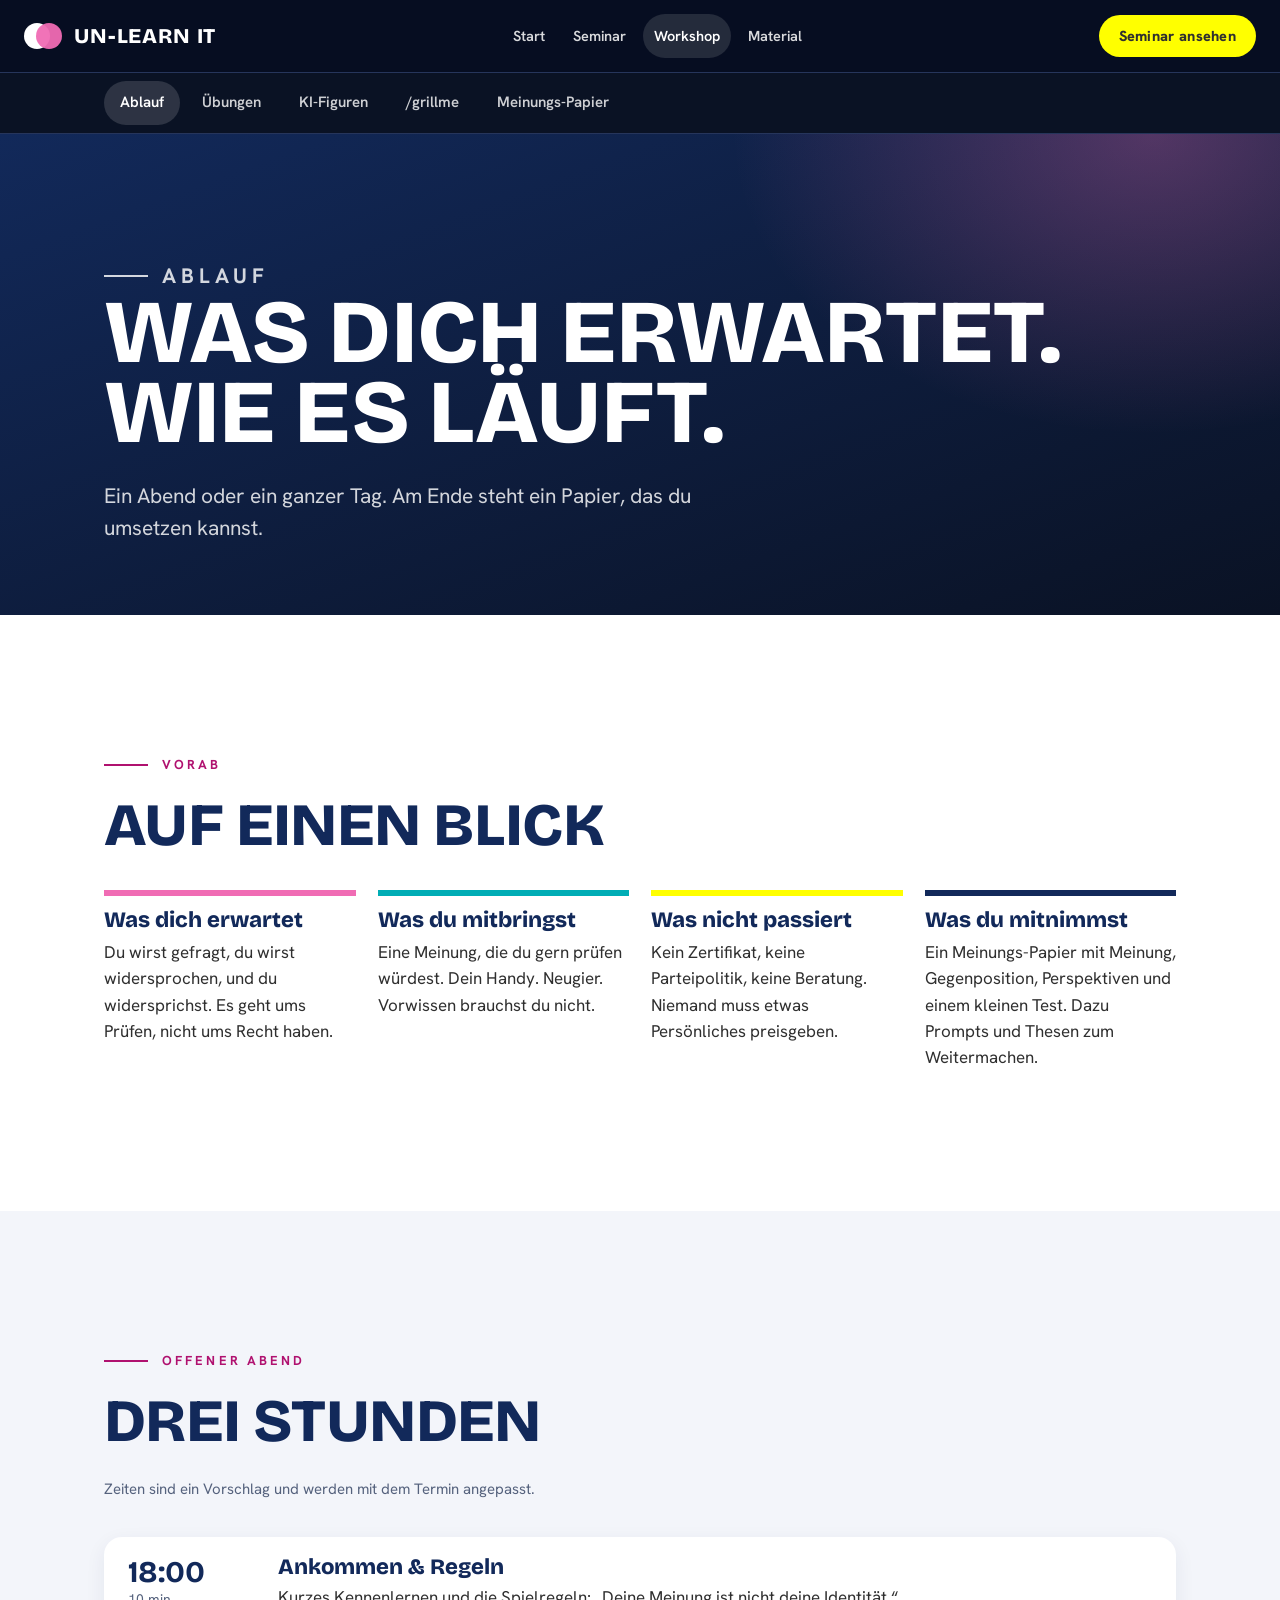
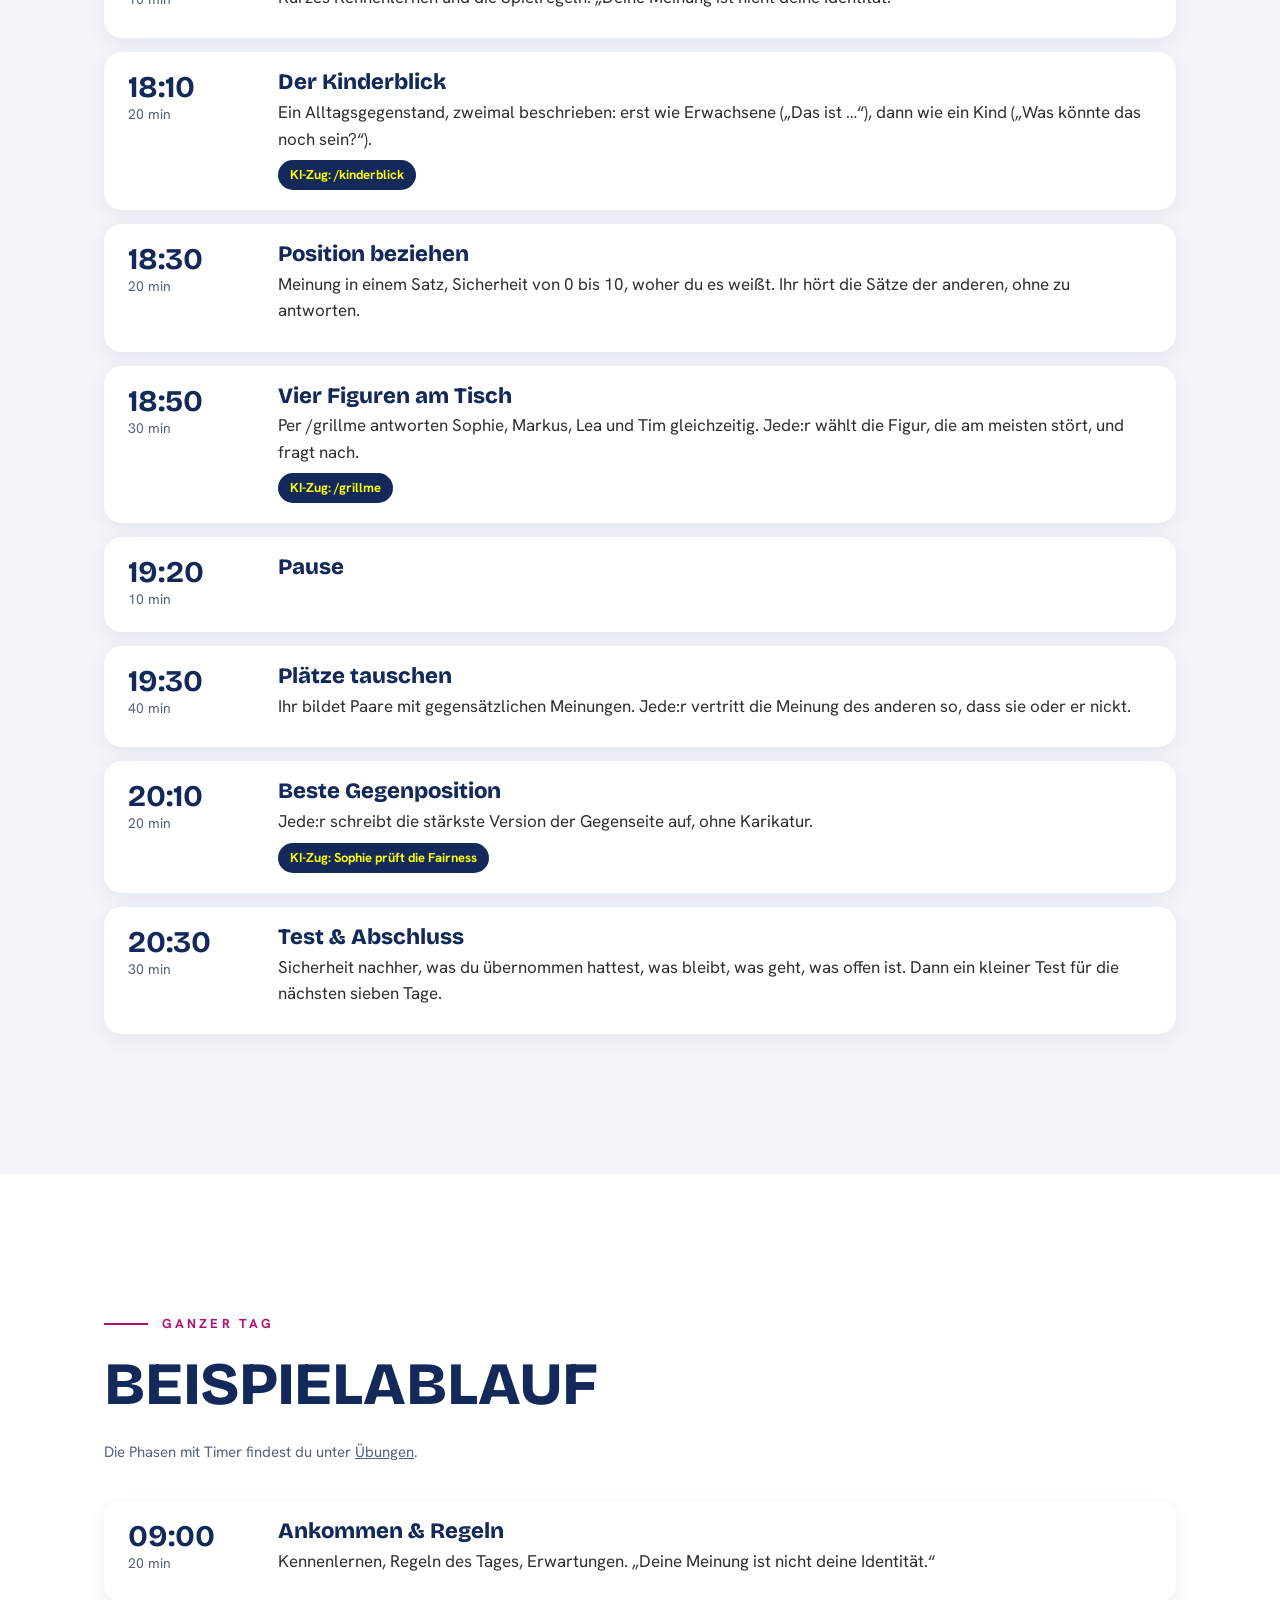
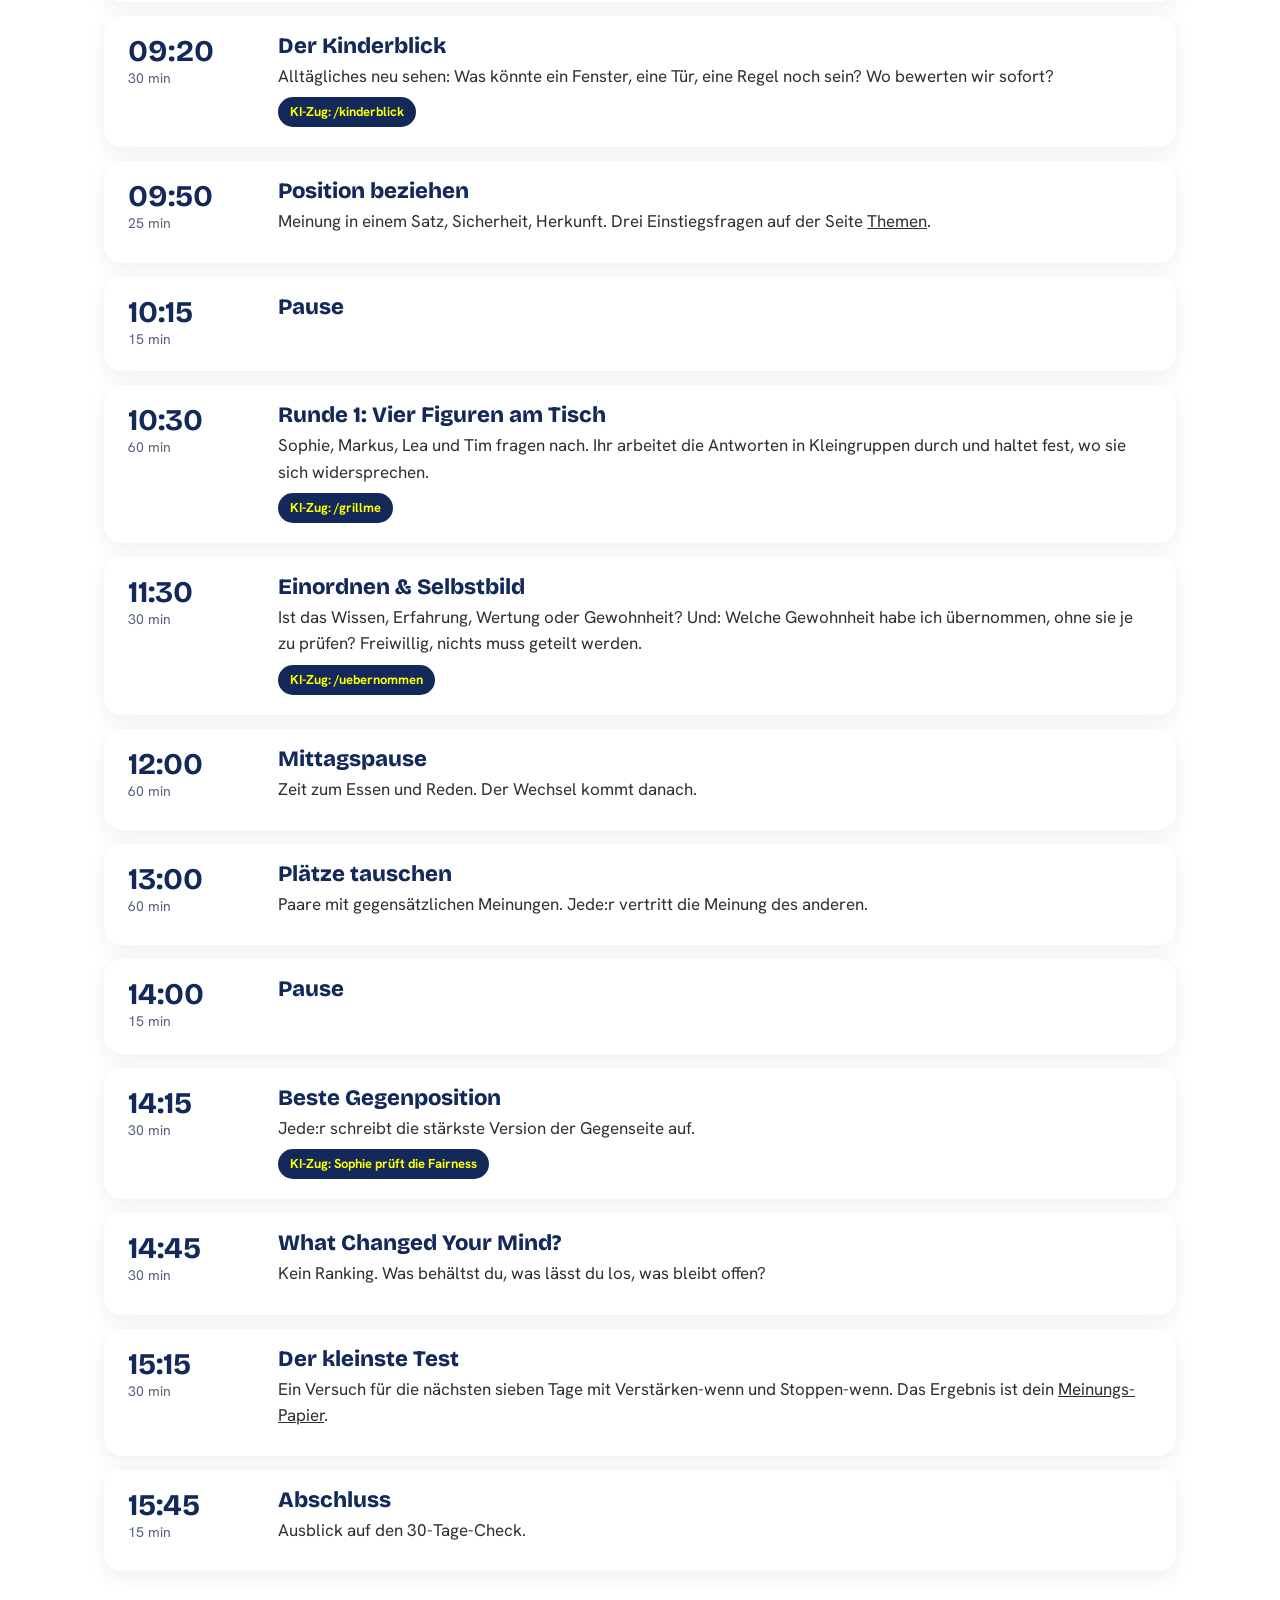
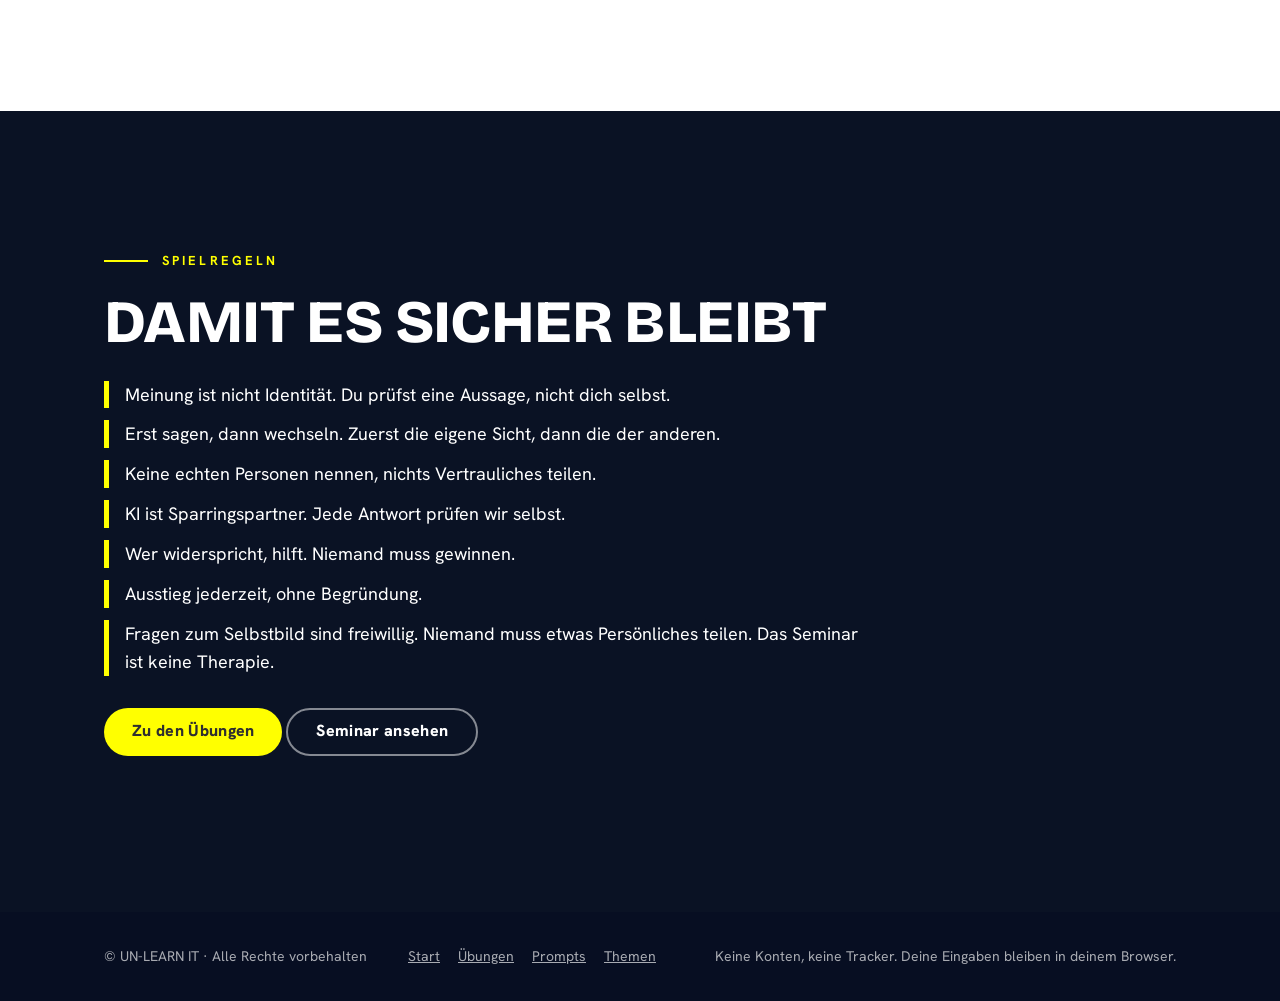
==== commit 066481a9: "Add files via upload" ====
--- a/ablauf.html
+++ b/ablauf.html
@@ -1,18 +1,21 @@
 <!doctype html>
 <html lang="de"><head><meta charset="utf-8"><meta name="viewport" content="width=device-width,initial-scale=1">
 <title>Ablauf – UN-LEARN IT</title><meta name="description" content="Was dich erwartet und wie Abend und Tag aufgebaut sind.">
-<meta name="theme-color" content="#070e22"><link rel="stylesheet" href="site.css"></head><body>
+<meta name="theme-color" content="#070e22"><meta name="referrer" content="strict-origin-when-cross-origin"><meta http-equiv="Content-Security-Policy" content="default-src 'self'; script-src 'self'; style-src 'self' 'unsafe-inline'; img-src 'self' data:; font-src 'self'; media-src 'self'; connect-src 'none'; object-src 'none'; base-uri 'none'; form-action 'self'">
+<link rel="icon" href="favicon.svg" type="image/svg+xml">
+<meta property="og:type" content="website"><meta property="og:locale" content="de_AT"><meta property="og:site_name" content="UN-LEARN IT"><meta property="og:title" content="Ablauf – UN-LEARN IT"><meta property="og:description" content="Was dich erwartet und wie Abend und Tag aufgebaut sind.">
+<link rel="stylesheet" href="site.css"></head><body>
 <a class="skip" href="#main">Zum Inhalt</a>
 <header class="hdr"><div class="wrap in"><a class="brand" href="index.html"><span class="mark" aria-hidden="true"><i></i><i></i></span>UN-LEARN IT</a>
 <nav class="nav" aria-label="Hauptmenü"><a href="index.html">Start</a><a href="seminar.html">Seminar</a><a href="ablauf.html" aria-current="page">Workshop</a><a href="material.html">Material</a></nav><a class="btn" href="seminar.html">Seminar ansehen</a></div></header><nav class="subnav" aria-label="Unterseiten"><div class="wrap"><a href="ablauf.html" aria-current="page">Ablauf</a><a href="uebungen.html">Übungen</a><a href="figuren.html">KI-Figuren</a><a href="grillme.html">/grillme</a><a href="meinungs-papier.html">Meinungs-Papier</a></div></nav><a class="fab" href="seminar.html">Seminar ansehen</a>
 
 <main id="main"><section class="phead"><div class="wrap"><p class="eyebrow">Ablauf</p><h1 class="big">Was dich erwartet. Wie es läuft.</h1><p>Ein Abend oder ein ganzer Tag. Am Ende steht ein Papier, das du umsetzen kannst.</p></div></section>
 <section class="sec light"><div class="wrap"><p class="eyebrow">Vorab</p><h2 class="big" style="font-size:clamp(32px,5vw,60px)">Auf einen Blick</h2><div class="exg"><div class="ex2"><h3>Was dich erwartet</h3><p>Du wirst gefragt, du wirst widersprochen, und du widersprichst. Es geht ums Prüfen, nicht ums Recht haben.</p></div><div class="ex2"><h3>Was du mitbringst</h3><p>Eine Meinung, die du gern prüfen würdest. Dein Handy. Neugier. Vorwissen brauchst du nicht.</p></div><div class="ex2"><h3>Was nicht passiert</h3><p>Kein Zertifikat, keine Parteipolitik, keine Beratung. Niemand muss etwas Persönliches preisgeben.</p></div><div class="ex2"><h3>Was du mitnimmst</h3><p>Ein Meinungs-Papier mit Meinung, Gegenposition, Perspektiven und einem kleinen Test. Dazu Prompts und Thesen zum Weitermachen.</p></div></div></div></section>
-<section class="sec soft"><div class="wrap"><p class="eyebrow">Offener Abend</p><h2 class="big" style="font-size:clamp(32px,5vw,60px)">Drei Stunden</h2><p class="fine">Zeiten sind ein Vorschlag und werden mit dem Termin angepasst.</p><ol class="tlist"><li class="tl"><div class="tt"><b>18:00</b><span>10 min</span></div><div class="tb"><h3>Ankommen & Regeln</h3><p>Kurzes Kennenlernen und die Spielregeln: „Deine Meinung ist nicht deine Identität.“</p></div></li><li class="tl"><div class="tt"><b>18:10</b><span>20 min</span></div><div class="tb"><h3>Der Kinderblick</h3><p>Ein Alltagsgegenstand, zweimal beschrieben: erst wie Erwachsene („Das ist …“), dann wie ein Kind („Was könnte das noch sein?“).</p><span class=ktag>KI-Zug: /kinderblick</span></div></li><li class="tl"><div class="tt"><b>18:30</b><span>20 min</span></div><div class="tb"><h3>Position beziehen</h3><p>Meinung in einem Satz, Sicherheit von 0 bis 10, woher du es weißt. Ihr hört die Sätze der anderen, ohne zu antworten.</p></div></li><li class="tl"><div class="tt"><b>18:50</b><span>30 min</span></div><div class="tb"><h3>Vier Figuren am Tisch</h3><p>Per /grillme antworten Sophie, Markus, Lea und Tim gleichzeitig. Jede:r wählt die Figur, die am meisten stört, und fragt nach.</p><span class=ktag>KI-Zug: /grillme</span></div></li><li class="tl"><div class="tt"><b>19:20</b><span>10 min</span></div><div class="tb"><h3>Pause</h3></div></li><li class="tl"><div class="tt"><b>19:30</b><span>40 min</span></div><div class="tb"><h3>Plätze tauschen</h3><p>Ihr bildet Paare mit gegensätzlichen Meinungen. Jede:r vertritt die Meinung des anderen so, dass sie oder er nickt.</p></div></li><li class="tl"><div class="tt"><b>20:10</b><span>20 min</span></div><div class="tb"><h3>Beste Gegenposition</h3><p>Jede:r schreibt die stärkste Version der Gegenseite auf, ohne Karikatur.</p><span class=ktag>KI-Zug: Sophie prüft die Fairness</span></div></li><li class="tl"><div class="tt"><b>20:30</b><span>30 min</span></div><div class="tb"><h3>Test &amp; Abschluss</h3><p>Sicherheit nachher, was du übernommen hattest, was bleibt, was geht, was offen ist. Dann ein kleiner Test für die nächsten sieben Tage.</p></div></li></ol></div></section>
-<section class="sec light"><div class="wrap"><p class="eyebrow">Ganzer Tag</p><h2 class="big" style="font-size:clamp(32px,5vw,60px)">Beispielablauf</h2><p class="fine">Die Phasen mit Timer findest du unter <a href="uebungen.html">Übungen</a>.</p><ol class="tlist"><li class="tl"><div class="tt"><b>09:00</b><span>20 min</span></div><div class="tb"><h3>Ankommen & Regeln</h3><p>Kennenlernen, Regeln des Tages, Erwartungen. „Deine Meinung ist nicht deine Identität.“</p></div></li><li class="tl"><div class="tt"><b>09:20</b><span>30 min</span></div><div class="tb"><h3>Der Kinderblick</h3><p>Alltägliches neu sehen: Was könnte ein Fenster, eine Tür, eine Regel noch sein? Wo bewerten wir sofort?</p><span class=ktag>KI-Zug: /kinderblick</span></div></li><li class="tl"><div class="tt"><b>09:50</b><span>25 min</span></div><div class="tb"><h3>Position beziehen</h3><p>Meinung in einem Satz, Sicherheit, Herkunft. Drei Einstiegsfragen auf der Seite <a href="themen.html">Themen</a>.</p></div></li><li class="tl"><div class="tt"><b>10:15</b><span>15 min</span></div><div class="tb"><h3>Pause</h3></div></li><li class="tl"><div class="tt"><b>10:30</b><span>60 min</span></div><div class="tb"><h3>Runde 1: Vier Figuren am Tisch</h3><p>Sophie, Markus, Lea und Tim fragen nach. Ihr arbeitet die Antworten in Kleingruppen durch und haltet fest, wo sie sich widersprechen.</p><span class=ktag>KI-Zug: /grillme</span></div></li><li class="tl"><div class="tt"><b>11:30</b><span>30 min</span></div><div class="tb"><h3>Einordnen &amp; Selbstbild</h3><p>Ist das Wissen, Erfahrung, Wertung oder Gewohnheit? Und: Welche Gewohnheit habe ich übernommen, ohne sie je zu prüfen? Freiwillig, nichts muss geteilt werden.</p><span class=ktag>KI-Zug: /uebernommen</span></div></li><li class="tl"><div class="tt"><b>12:00</b><span>60 min</span></div><div class="tb"><h3>Mittagspause</h3><p>Zeit zum Essen und Reden. Der Wechsel kommt danach.</p></div></li><li class="tl"><div class="tt"><b>13:00</b><span>60 min</span></div><div class="tb"><h3>Plätze tauschen</h3><p>Paare mit gegensätzlichen Meinungen. Jede:r vertritt die Meinung des anderen.</p></div></li><li class="tl"><div class="tt"><b>14:00</b><span>15 min</span></div><div class="tb"><h3>Pause</h3></div></li><li class="tl"><div class="tt"><b>14:15</b><span>30 min</span></div><div class="tb"><h3>Beste Gegenposition</h3><p>Jede:r schreibt die stärkste Version der Gegenseite auf.</p><span class=ktag>KI-Zug: Sophie prüft die Fairness</span></div></li><li class="tl"><div class="tt"><b>14:45</b><span>30 min</span></div><div class="tb"><h3>What Changed Your Mind?</h3><p>Kein Ranking. Was behältst du, was lässt du los, was bleibt offen?</p></div></li><li class="tl"><div class="tt"><b>15:15</b><span>30 min</span></div><div class="tb"><h3>Der kleinste Test</h3><p>Ein Versuch für die nächsten sieben Tage mit Verstärken-wenn und Stoppen-wenn. Das Ergebnis ist dein <a href="meinungs-papier.html">Meinungs-Papier</a>.</p></div></li><li class="tl"><div class="tt"><b>15:45</b><span>15 min</span></div><div class="tb"><h3>Abschluss</h3><p>Ausblick auf den 30-Tage-Check.</p></div></li></ol></div></section>
+<section class="sec soft"><div class="wrap"><p class="eyebrow">Offener Abend</p><h2 class="big" style="font-size:clamp(32px,5vw,60px)">Drei Stunden</h2><p class="fine">Zeiten sind ein Vorschlag und werden mit dem Termin angepasst.</p><ol class="tlist"><li class="tl"><div class="tt"><b>18:00</b><span>10 min</span></div><div class="tb"><h3>Ankommen &amp; Regeln</h3><p>Kurzes Kennenlernen und die Spielregeln: „Deine Meinung ist nicht deine Identität.“</p></div></li><li class="tl"><div class="tt"><b>18:10</b><span>20 min</span></div><div class="tb"><h3>Der Kinderblick</h3><p>Ein Alltagsgegenstand, zweimal beschrieben: erst wie Erwachsene („Das ist …“), dann wie ein Kind („Was könnte das noch sein?“).</p><span class=ktag>KI-Zug: /kinderblick</span></div></li><li class="tl"><div class="tt"><b>18:30</b><span>20 min</span></div><div class="tb"><h3>Position beziehen</h3><p>Meinung in einem Satz, Sicherheit von 0 bis 10, woher du es weißt. Ihr hört die Sätze der anderen, ohne zu antworten.</p></div></li><li class="tl"><div class="tt"><b>18:50</b><span>30 min</span></div><div class="tb"><h3>Vier Figuren am Tisch</h3><p>Per /grillme antworten Sophie, Markus, Lea und Tim gleichzeitig. Jede:r wählt die Figur, die am meisten stört, und fragt nach.</p><span class=ktag>KI-Zug: /grillme</span></div></li><li class="tl"><div class="tt"><b>19:20</b><span>10 min</span></div><div class="tb"><h3>Pause</h3></div></li><li class="tl"><div class="tt"><b>19:30</b><span>40 min</span></div><div class="tb"><h3>Plätze tauschen</h3><p>Ihr bildet Paare mit gegensätzlichen Meinungen. Jede:r vertritt die Meinung des anderen so, dass sie oder er nickt.</p></div></li><li class="tl"><div class="tt"><b>20:10</b><span>20 min</span></div><div class="tb"><h3>Beste Gegenposition</h3><p>Jede:r schreibt die stärkste Version der Gegenseite auf, ohne Karikatur.</p><span class=ktag>KI-Zug: Sophie prüft die Fairness</span></div></li><li class="tl"><div class="tt"><b>20:30</b><span>30 min</span></div><div class="tb"><h3>Test &amp; Abschluss</h3><p>Sicherheit nachher, was du übernommen hattest, was bleibt, was geht, was offen ist. Dann ein kleiner Test für die nächsten sieben Tage.</p></div></li></ol></div></section>
+<section class="sec light"><div class="wrap"><p class="eyebrow">Ganzer Tag</p><h2 class="big" style="font-size:clamp(32px,5vw,60px)">Beispielablauf</h2><p class="fine">Die Phasen mit Timer findest du unter <a href="uebungen.html">Übungen</a>.</p><ol class="tlist"><li class="tl"><div class="tt"><b>09:00</b><span>20 min</span></div><div class="tb"><h3>Ankommen &amp; Regeln</h3><p>Kennenlernen, Regeln des Tages, Erwartungen. „Deine Meinung ist nicht deine Identität.“</p></div></li><li class="tl"><div class="tt"><b>09:20</b><span>30 min</span></div><div class="tb"><h3>Der Kinderblick</h3><p>Alltägliches neu sehen: Was könnte ein Fenster, eine Tür, eine Regel noch sein? Wo bewerten wir sofort?</p><span class=ktag>KI-Zug: /kinderblick</span></div></li><li class="tl"><div class="tt"><b>09:50</b><span>25 min</span></div><div class="tb"><h3>Position beziehen</h3><p>Meinung in einem Satz, Sicherheit, Herkunft. Drei Einstiegsfragen auf der Seite <a href="themen.html">Themen</a>.</p></div></li><li class="tl"><div class="tt"><b>10:15</b><span>15 min</span></div><div class="tb"><h3>Pause</h3></div></li><li class="tl"><div class="tt"><b>10:30</b><span>60 min</span></div><div class="tb"><h3>Runde 1: Vier Figuren am Tisch</h3><p>Sophie, Markus, Lea und Tim fragen nach. Ihr arbeitet die Antworten in Kleingruppen durch und haltet fest, wo sie sich widersprechen.</p><span class=ktag>KI-Zug: /grillme</span></div></li><li class="tl"><div class="tt"><b>11:30</b><span>30 min</span></div><div class="tb"><h3>Einordnen &amp; Selbstbild</h3><p>Ist das Wissen, Erfahrung, Wertung oder Gewohnheit? Und: Welche Gewohnheit habe ich übernommen, ohne sie je zu prüfen? Freiwillig, nichts muss geteilt werden.</p><span class=ktag>KI-Zug: /uebernommen</span></div></li><li class="tl"><div class="tt"><b>12:00</b><span>60 min</span></div><div class="tb"><h3>Mittagspause</h3><p>Zeit zum Essen und Reden. Der Wechsel kommt danach.</p></div></li><li class="tl"><div class="tt"><b>13:00</b><span>60 min</span></div><div class="tb"><h3>Plätze tauschen</h3><p>Paare mit gegensätzlichen Meinungen. Jede:r vertritt die Meinung des anderen.</p></div></li><li class="tl"><div class="tt"><b>14:00</b><span>15 min</span></div><div class="tb"><h3>Pause</h3></div></li><li class="tl"><div class="tt"><b>14:15</b><span>30 min</span></div><div class="tb"><h3>Beste Gegenposition</h3><p>Jede:r schreibt die stärkste Version der Gegenseite auf.</p><span class=ktag>KI-Zug: Sophie prüft die Fairness</span></div></li><li class="tl"><div class="tt"><b>14:45</b><span>30 min</span></div><div class="tb"><h3>What Changed Your Mind?</h3><p>Kein Ranking. Was behältst du, was lässt du los, was bleibt offen?</p></div></li><li class="tl"><div class="tt"><b>15:15</b><span>30 min</span></div><div class="tb"><h3>Der kleinste Test</h3><p>Ein Versuch für die nächsten sieben Tage mit Verstärken-wenn und Stoppen-wenn. Das Ergebnis ist dein <a href="meinungs-papier.html">Meinungs-Papier</a>.</p></div></li><li class="tl"><div class="tt"><b>15:45</b><span>15 min</span></div><div class="tb"><h3>Abschluss</h3><p>Ausblick auf den 30-Tage-Check.</p></div></li></ol></div></section>
 <section class="sec dark"><div class="wrap"><p class="eyebrow">Spielregeln</p><h2 class="big" style="font-size:clamp(32px,5vw,60px)">Damit es sicher bleibt</h2><ul class="rulel"><li>Meinung ist nicht Identität. Du prüfst eine Aussage, nicht dich selbst.</li><li>Erst sagen, dann wechseln. Zuerst die eigene Sicht, dann die der anderen.</li><li>Keine echten Personen nennen, nichts Vertrauliches teilen.</li><li>KI ist Sparringspartner. Jede Antwort prüfen wir selbst.</li><li>Wer widerspricht, hilft. Niemand muss gewinnen.</li><li>Ausstieg jederzeit, ohne Begründung.</li><li>Fragen zum Selbstbild sind freiwillig. Niemand muss etwas Persönliches teilen. Das Seminar ist keine Therapie.</li></ul>
 <p style="margin-top:32px"><a class="btn" href="uebungen.html">Zu den Übungen</a> <a class="btn ghost" href="seminar.html">Seminar ansehen</a></p></div></section></main>
 <footer class="ftr"><div class="wrap in"><span>© UN-LEARN IT · Alle Rechte vorbehalten</span>
 <span><a href="index.html">Start</a><a href="uebungen.html">Übungen</a><a href="prompts.html">Prompts</a><a href="themen.html">Themen</a></span>
-<span>Keine Konten, keine Tracker. Texte gehen nur bei /grillme an einen KI-Dienst.</span></div></footer>
+<span>Keine Konten, keine Tracker. Deine Eingaben bleiben in deinem Browser.</span></div></footer>
 <script src="site.js"></script></body></html>
--- a/site.css
+++ b/site.css
@@ -1,5 +1,5 @@
-@font-face{font-family:"Bricolage Grotesque";font-weight:200 800;font-display:swap;src:url([data-uri]) format("woff2")}
-@font-face{font-family:"Hanken Grotesk";font-weight:100 900;font-display:swap;src:url([data-uri]) format("woff2")}
+@font-face{font-family:"Bricolage Grotesque";font-weight:200 800;font-display:swap;src:url(fonts/bricolage.woff2) format("woff2")}
+@font-face{font-family:"Hanken Grotesk";font-weight:100 900;font-display:swap;src:url(fonts/hanken.woff2) format("woff2")}
 :root{--navy:#12295a;--deep:#0a1224;--night:#070e22;--ink:#2f2f2f;--yellow:#ffff00;--mag:#f06cb4;--magd:#b0116f;--teal:#00adb5;--soft:#f3f5fa;--line:#26355b;--wrap:1200px}
 *{box-sizing:border-box}
 html{scroll-behavior:smooth}
@@ -292,3 +292,9 @@
 /* brand-mobile-fix */@media(max-width:480px){.brand{font-size:15px;gap:8px}.brand .mark{transform:scale(.85)}}
 
 /* hero-fix3 */.hero h1.big{font-size:clamp(44px,6.4vw,100px);hyphens:manual}.why h2.big{font-size:clamp(34px,5.2vw,72px);hyphens:manual}
+
+.song .player{margin:26px 0 0}.song audio{width:100%;max-width:560px;display:block}.song figcaption{margin-top:10px;font-size:14px;color:rgba(255,255,255,.7)}
+
+.gcopy{width:100%;justify-content:center;margin-top:4px}.gcopy[disabled]{opacity:.45;cursor:not-allowed}.gview{margin-top:10px;font-size:14px}.gview summary{cursor:pointer;color:#aeb7d1}.gpre{white-space:pre-wrap;word-break:break-word;max-height:260px;overflow:auto;font-size:12.5px;line-height:1.45;background:#070e22;border:1px solid #26355b;border-radius:10px;padding:10px;margin:8px 0 0;color:#dfe5f7}.gopen{margin:20px 0 0;font-size:15px}.gopen a{color:var(--yel,#ffff00)}.gcard[data-state=ready] .gidle{opacity:.6}
+
+.sec.soft .step b{color:var(--magd)}
